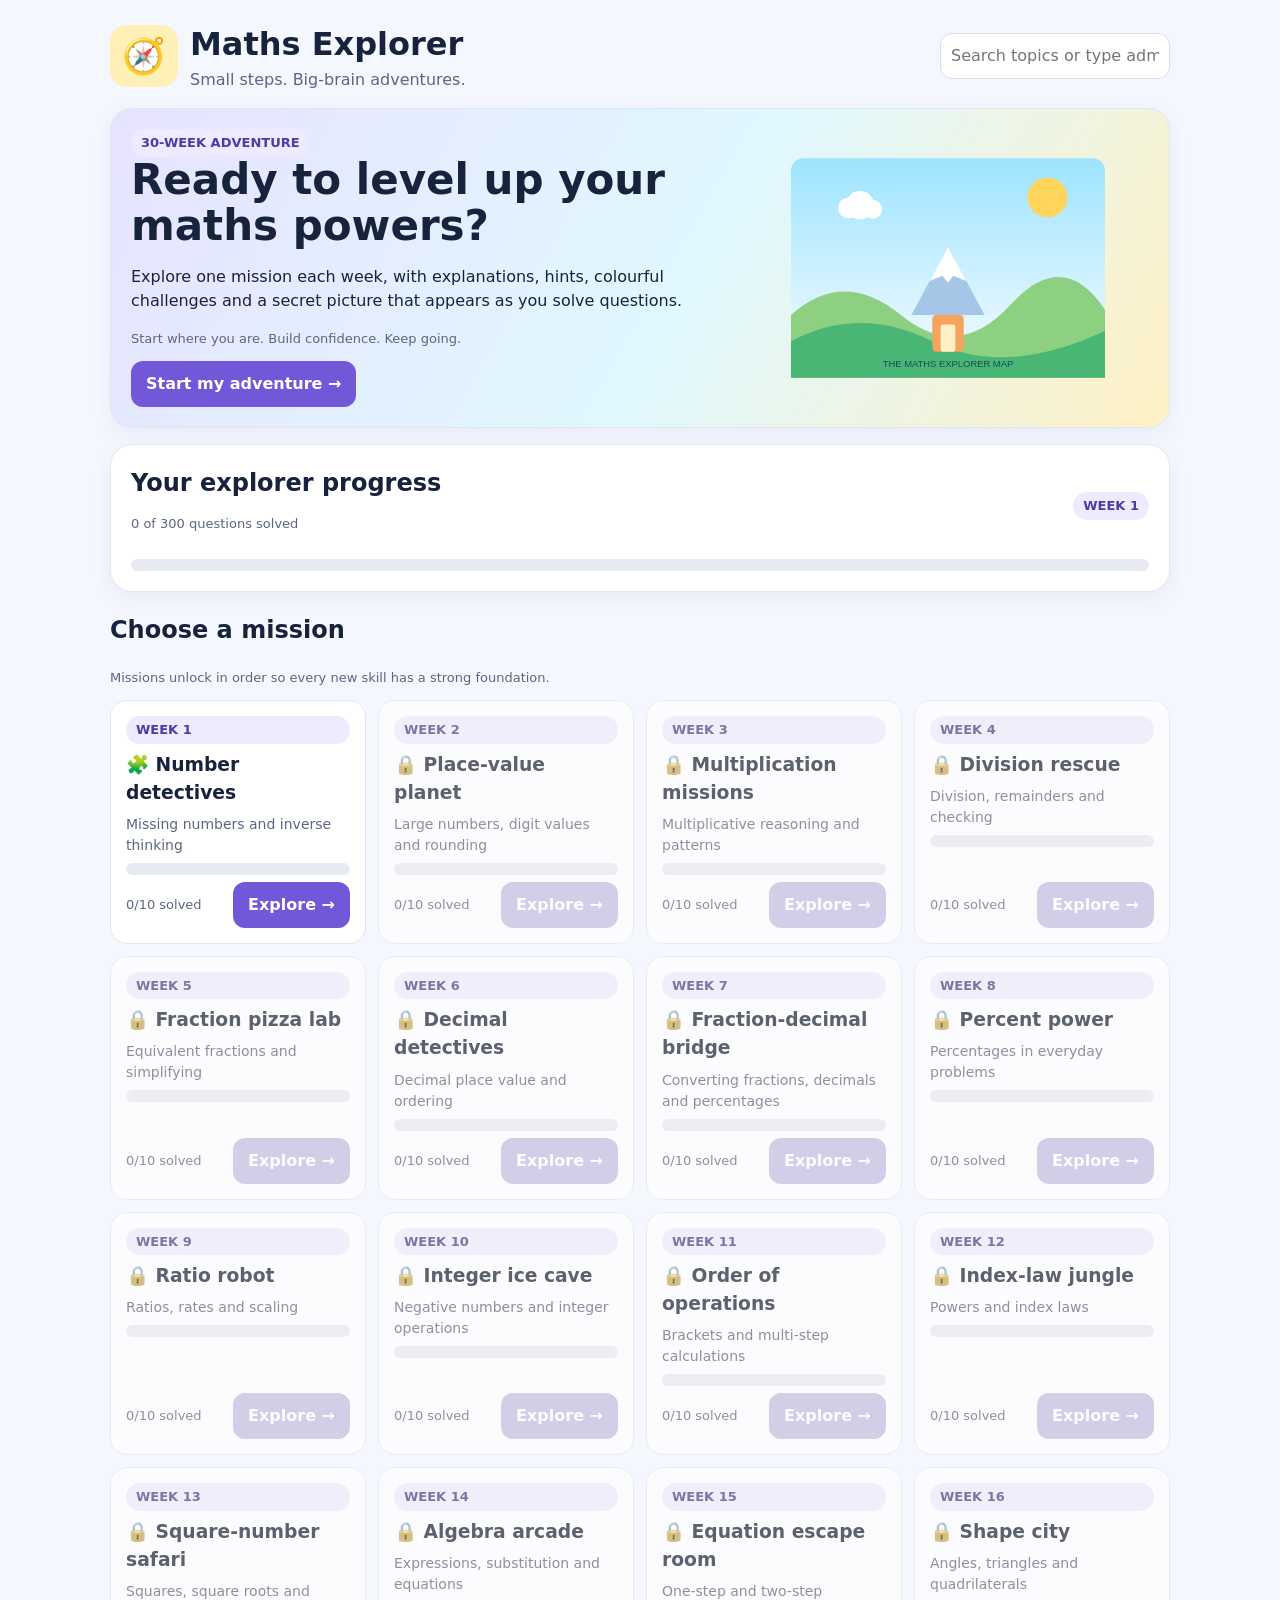
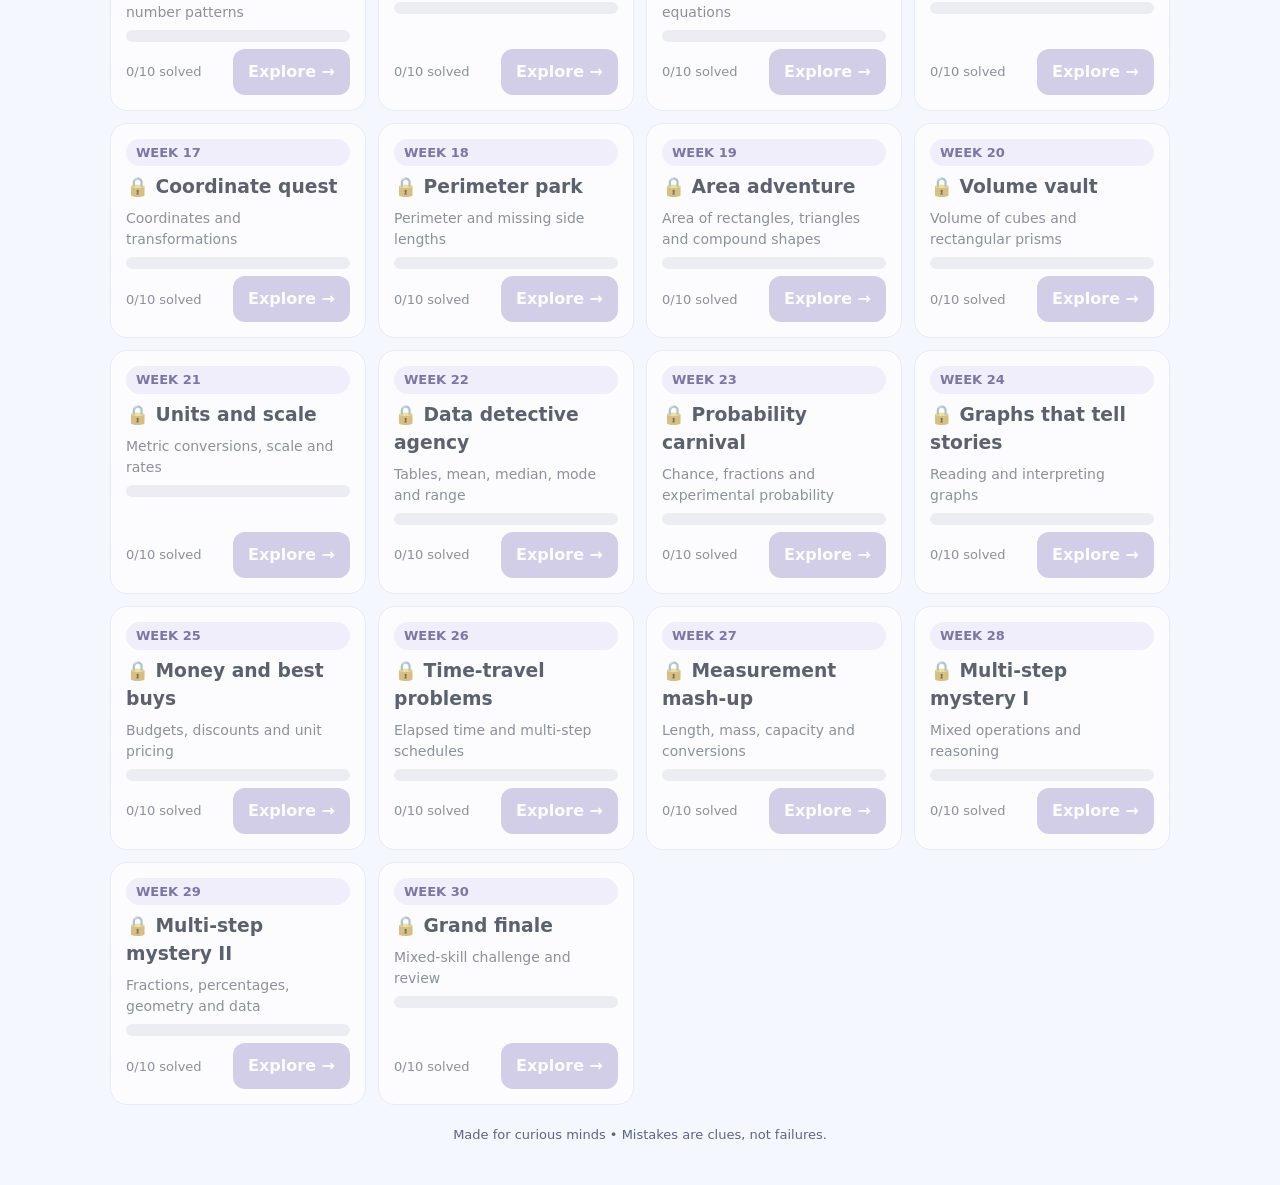
==== index.html @ f150ac85 "Add files via upload" ====
<!doctype html>
<html lang="en-AU"><head><meta charset="utf-8"><meta name="viewport" content="width=device-width,initial-scale=1">
<title>Maths Explorer</title>
<style>
:root{--ink:#17233c;--muted:#5b6680;--purple:#7357d9;--mint:#d9f8e7;--green:#17854d;--pink:#ffdfef;--yellow:#fff0b8;--sky:#e2f4ff;--line:#e1e6f0;--paper:#fff;--bg:#f5f7ff}
*{box-sizing:border-box}body{margin:0;background:var(--bg);color:var(--ink);font:16px/1.5 system-ui,-apple-system,Segoe UI,sans-serif}button,input,select{font:inherit}button{cursor:pointer;border:0;border-radius:12px;padding:11px 15px;font-weight:750;background:var(--purple);color:white}button:disabled{opacity:.4;cursor:not-allowed}.secondary{background:#e9e7ff;color:#4b3ca6}.danger{background:#ffe2e2;color:#9c2525}.wrap{max-width:1100px;margin:auto;padding:20px}.top{display:flex;gap:15px;align-items:center;justify-content:space-between;flex-wrap:wrap}.brand{display:flex;align-items:center;gap:12px}.logo{font-size:35px;background:var(--yellow);border-radius:16px;padding:5px 12px}.brand h1{font-size:clamp(22px,4vw,32px);margin:0}.brand p{margin:0;color:var(--muted)}.card{background:white;border:1px solid var(--line);border-radius:22px;padding:20px;box-shadow:0 6px 20px #283c6810;margin:16px 0}.hero{background:linear-gradient(120deg,#e7e3ff,#e0f8ff 55%,#fff1c5);display:grid;grid-template-columns:1.5fr 1fr;gap:15px;align-items:center}.hero h2{font-size:clamp(26px,5vw,42px);line-height:1.1;margin:0 0 12px}.hero img{width:100%;max-height:220px;object-fit:contain}.pill{display:inline-block;border-radius:99px;padding:4px 10px;background:#eeeaff;color:#4b3ca6;font-size:13px;font-weight:800}.grid{display:grid;grid-template-columns:repeat(auto-fit,minmax(230px,1fr));gap:12px}.module{border:1px solid var(--line);border-radius:17px;padding:15px;background:white;display:flex;flex-direction:column;gap:7px}.module h3{margin:0}.module p{margin:0;color:var(--muted);font-size:14px}.module .row{margin-top:auto;display:flex;align-items:center;justify-content:space-between;gap:8px}.lock{filter:grayscale(.4);opacity:.7}.bar{height:12px;border-radius:99px;background:#e8eaf2;overflow:hidden}.bar span{display:block;height:100%;background:linear-gradient(90deg,#42c98a,#8be3b5);width:0;transition:width .3s}.small{font-size:13px;color:var(--muted)}.hidden{display:none!important}.lesson-head{display:flex;gap:10px;align-items:center;flex-wrap:wrap}.lesson-head h2{margin:0 auto 0 0}.layout{display:grid;grid-template-columns:minmax(0,1.3fr) minmax(250px,.7fr);gap:16px}.question{font-size:21px;font-weight:750;margin:15px 0}.answerrow{display:flex;gap:8px}.answerrow input{flex:1;min-width:0;padding:12px;border:2px solid #d8ddec;border-radius:12px}.feedback{padding:12px;border-radius:12px;margin-top:12px}.good{background:var(--mint);color:#11653a}.bad{background:#fff0d5;color:#754400}.explain{background:#f4f3ff;border-radius:14px;padding:13px;margin-top:12px}.art{position:relative;overflow:hidden;border-radius:18px;min-height:250px;background:#eaf7ff}.art img{width:100%;display:block}.tiles{position:absolute;inset:0;display:grid;grid-template-columns:repeat(5,1fr);grid-template-rows:repeat(4,1fr)}.tile{background:#b7bfd0eF;border:1px solid #ffffffaa;display:flex;align-items:center;justify-content:center;color:#6a7183;font-weight:900;font-size:22px;transition:opacity .4s}.tile.revealed{opacity:0;pointer-events:none}.joke{background:#fff1c5;border-radius:14px;padding:13px}.footer{padding:20px;text-align:center;color:var(--muted);font-size:13px}.admin-table{width:100%;border-collapse:collapse;font-size:14px}.admin-table td,.admin-table th{border-bottom:1px solid var(--line);padding:8px;text-align:left}.admin-table th{background:#f4f3ff}@media(max-width:720px){.hero,.layout{grid-template-columns:1fr}.hero img{max-height:130px}.wrap{padding:12px}.card{padding:15px}}
</style></head><body><div class="wrap">
<header class="top"><div class="brand"><div class="logo">🧭</div><div><h1>Maths Explorer</h1><p>Small steps. Big-brain adventures.</p></div></div><div><input id="siteSearch" placeholder="Search topics or type admin" aria-label="Search topics" style="padding:10px;border:1px solid #d8ddec;border-radius:12px;width:min(230px,52vw)"></div></header>
<main id="student">
<section class="card hero"><div><span class="pill">30-WEEK ADVENTURE</span><h2>Ready to level up your maths powers?</h2><p>Explore one mission each week, with explanations, hints, colourful challenges and a secret picture that appears as you solve questions.</p><p class="small">Start where you are. Build confidence. Keep going.</p><button id="continueBtn">Start my adventure →</button></div><img src="reveal.svg" alt="Illustrated adventure map"></section>
<section class="card"><div class="top"><div><h2 style="margin:0">Your explorer progress</h2><p class="small" id="progressText">0 of 300 questions solved</p></div><span class="pill" id="weekPill">WEEK 1</span></div><div class="bar" style="margin-top:12px"><span id="overallBar"></span></div></section>
<section><h2>Choose a mission</h2><p class="small">Missions unlock in order so every new skill has a strong foundation.</p><div class="grid" id="moduleGrid"></div></section>
</main>
<main id="lesson" class="hidden"><section class="card"><div class="lesson-head"><button class="secondary" id="backBtn">← Missions</button><h2 id="lessonTitle">Mission</h2><span class="pill" id="lessonCount">Question 1 / 10</span></div><p class="small" id="lessonTopic"></p><div class="bar"><span id="lessonBar"></span></div></section>
<div class="layout"><section class="card"><div class="question" id="questionText"></div><div id="diagram"></div><div class="answerrow"><input id="answerInput" autocomplete="off" placeholder="Type your answer…" aria-label="Your answer"><button id="checkBtn">Check</button></div><div id="feedback" class="feedback hidden"></div><div class="explain hidden" id="explanation"></div><div style="display:flex;gap:8px;flex-wrap:wrap;margin-top:14px"><button class="secondary" id="hintBtn">💡 Give me a hint</button><button id="nextBtn" class="hidden">Next question →</button></div><p class="small">Tip: include units when asked. Fractions like 1/2 and decimals like 0.5 may be equivalent.</p></section>
<aside><section class="card"><h3>🗺️ Secret picture</h3><p class="small">Each correct answer uncovers a tile.</p><div class="art"><img src="reveal.svg" alt="Secret adventure picture"><div id="tiles" class="tiles"></div></div><p id="pictureProgress" class="small">0 / 10 tiles revealed</p></section><section class="card joke"><h3>😄 Brain break</h3><p id="jokeText"></p><button class="secondary" id="newJoke">Another joke</button></section></aside></div></main>
<main id="admin" class="hidden"><section class="card"><div class="top"><div><span class="pill">GUARDIAN VIEW</span><h2 style="margin:8px 0">Explorer dashboard</h2><p class="small">Activity stored in this browser on this device.</p></div><button class="secondary" id="studentBtn">Student view</button></div><div class="grid" id="adminStats"></div><h3>Question activity</h3><div style="overflow:auto"><table class="admin-table"><thead><tr><th>When</th><th>Event</th><th>Mission</th><th>Question</th><th>Details</th></tr></thead><tbody id="eventRows"></tbody></table></div><div style="display:flex;gap:8px;flex-wrap:wrap;margin-top:15px"><button id="exportBtn">Export activity CSV</button><button class="secondary" id="refreshAdmin">Refresh</button><button class="danger" id="clearLogBtn">Clear activity log</button></div><p class="small">Privacy note: this GitHub Pages version cannot send you reports or reliably log activity across devices. It logs page-hidden/page-shown events locally. To receive remote alerts, you would need a small backend or a service with authentication. Do not put a secret API key in this public website.</p></section></main>
<footer class="footer">Made for curious minds • Mistakes are clues, not failures.</footer></div>
<script>
const COURSE = [{"id": 1, "title": "Number detectives", "topic": "Missing numbers and inverse thinking", "questions": [{"prompt": "□ + 12 = 29", "answer": "17", "explanation": "The missing number is 29 − 12 = 17.", "hint": "Use the inverse operation: subtract the number already shown."}, {"prompt": "32 − □ = 9", "answer": "23", "explanation": "32 − 9 = 23, so the blank is 23.", "hint": "Think: what must be taken away to leave 9?"}, {"prompt": "□ × 6 = 42", "answer": "7", "explanation": "42 ÷ 6 = 7.", "hint": "Use the inverse of multiplication."}, {"prompt": "32 ÷ □ = 4", "answer": "8", "explanation": "32 ÷ 8 = 4.", "hint": "What number times 4 gives the dividend?"}, {"prompt": "Find the range of these numbers: 12, 15, 20, 13.", "answer": "8", "explanation": "Range = largest − smallest = 20 − 12 = 8.", "hint": "Subtract the smallest from the largest."}, {"prompt": "Continue the pattern: 12, 16, 20, __.", "answer": "24", "explanation": "The pattern increases by 4 each time, so the next term is 24.", "hint": "Find the difference between terms."}, {"prompt": "A recipe for 2 people needs 3 eggs. How many eggs for 6 people?", "answer": "9", "explanation": "6 people is 3 times as many, so 3 × 3 = 9.", "hint": "Scale the recipe by the same factor."}, {"prompt": "Calculate 12 × 5 − 8.", "answer": "52", "explanation": "Multiply first: 12 × 5 = 60; subtract 8 to get 52.", "hint": "Use order of operations."}, {"prompt": "A cube has side length 3 cm. What is its volume?", "answer": "27", "explanation": "Volume = 3 × 3 × 3 = 27 cm³.", "hint": "Volume is measured in cubic units."}, {"prompt": "What is the probability of an impossible event?", "answer": "0", "explanation": "An impossible event has probability 0.", "hint": "Probability runs from 0 to 1."}]}, {"id": 2, "title": "Place-value planet", "topic": "Large numbers, digit values and rounding", "questions": [{"prompt": "What is the value of the digit 8 in 4,858?", "answer": "800", "explanation": "The digit is in the hundreds place, so its value is 800.", "hint": "Name the place first: thousands, hundreds, tens or ones."}, {"prompt": "Round 4,858 to the nearest hundred.", "answer": "4900", "explanation": "The tens digit decides whether to round down or up. The nearest hundred is 4,900.", "hint": "Look at the tens digit."}, {"prompt": "Write 4,858 in expanded form.", "answer": "4000 + 800 + 50 + 8", "explanation": "Split each digit by its place value.", "hint": "Break the number into thousands + hundreds + tens + ones."}, {"prompt": "Which is larger: 4,858 or 4,771?", "answer": "first", "explanation": "4,858 is larger because it is 87 greater.", "hint": "Compare from the leftmost digit."}, {"prompt": "Continue the pattern: 13, 17, 21, __.", "answer": "25", "explanation": "The pattern increases by 4 each time, so the next term is 25.", "hint": "Find the difference between terms."}, {"prompt": "A recipe for 2 people needs 4 eggs. How many eggs for 6 people?", "answer": "12", "explanation": "6 people is 3 times as many, so 4 × 3 = 12.", "hint": "Scale the recipe by the same factor."}, {"prompt": "Calculate 13 × 5 − 8.", "answer": "57", "explanation": "Multiply first: 13 × 5 = 65; subtract 8 to get 57.", "hint": "Use order of operations."}, {"prompt": "A cube has side length 3 cm. What is its volume?", "answer": "27", "explanation": "Volume = 3 × 3 × 3 = 27 cm³.", "hint": "Volume is measured in cubic units."}, {"prompt": "What is the probability of an impossible event?", "answer": "0", "explanation": "An impossible event has probability 0.", "hint": "Probability runs from 0 to 1."}, {"prompt": "A number multiplied by 4 gives 60. What is the number?", "answer": "15", "explanation": "60 ÷ 4 = 15.", "hint": "Use the inverse operation."}]}, {"id": 3, "title": "Multiplication missions", "topic": "Multiplicative reasoning and patterns", "questions": [{"prompt": "A theatre has 14 rows with 9 seats in each row. How many seats?", "answer": "126", "explanation": "Equal groups: 14 × 9 = 126 seats.", "hint": "Draw rows as equal groups."}, {"prompt": "A game gives 8 points per level. How many points for 14 levels?", "answer": "112", "explanation": "8 × 14 = 112.", "hint": "Multiply points per level by number of levels."}, {"prompt": "A rectangle has 14 tiles in each row and 4 rows. How many tiles?", "answer": "56", "explanation": "14 × 4 = 56.", "hint": "Count equal rows efficiently."}, {"prompt": "Continue the pattern: 14, 18, 22, __.", "answer": "26", "explanation": "The pattern increases by 4 each time, so the next term is 26.", "hint": "Find the difference between terms."}, {"prompt": "A recipe for 2 people needs 5 eggs. How many eggs for 6 people?", "answer": "15", "explanation": "6 people is 3 times as many, so 5 × 3 = 15.", "hint": "Scale the recipe by the same factor."}, {"prompt": "Calculate 14 × 5 − 8.", "answer": "62", "explanation": "Multiply first: 14 × 5 = 70; subtract 8 to get 62.", "hint": "Use order of operations."}, {"prompt": "A cube has side length 3 cm. What is its volume?", "answer": "27", "explanation": "Volume = 3 × 3 × 3 = 27 cm³.", "hint": "Volume is measured in cubic units."}, {"prompt": "What is the probability of an impossible event?", "answer": "0", "explanation": "An impossible event has probability 0.", "hint": "Probability runs from 0 to 1."}, {"prompt": "A number multiplied by 5 gives 80. What is the number?", "answer": "16", "explanation": "80 ÷ 5 = 16.", "hint": "Use the inverse operation."}, {"prompt": "Write 14/28 in simplest form.", "answer": "1/2", "explanation": "Divide numerator and denominator by 14.", "hint": "Divide top and bottom by the same factor."}]}, {"id": 4, "title": "Division rescue", "topic": "Division, remainders and checking", "questions": [{"prompt": "102 stickers are shared equally among 6 teams. How many each?", "answer": "17", "explanation": "(90+12) ÷ 6 = 17.", "hint": "Divide the total into equal groups."}, {"prompt": "A class packs 78 books into boxes holding 5 each. How many full boxes and books left?", "answer": "15 remainder 3", "explanation": "78 = 15 × 5 + 3, so there are 15 full boxes and 3 left.", "hint": "Find the largest multiple of 5 below the total."}, {"prompt": "Continue the pattern: 15, 19, 23, __.", "answer": "27", "explanation": "The pattern increases by 4 each time, so the next term is 27.", "hint": "Find the difference between terms."}, {"prompt": "A recipe for 2 people needs 6 eggs. How many eggs for 6 people?", "answer": "18", "explanation": "6 people is 3 times as many, so 6 × 3 = 18.", "hint": "Scale the recipe by the same factor."}, {"prompt": "Calculate 15 × 5 − 8.", "answer": "67", "explanation": "Multiply first: 15 × 5 = 75; subtract 8 to get 67.", "hint": "Use order of operations."}, {"prompt": "A cube has side length 3 cm. What is its volume?", "answer": "27", "explanation": "Volume = 3 × 3 × 3 = 27 cm³.", "hint": "Volume is measured in cubic units."}, {"prompt": "What is the probability of an impossible event?", "answer": "0", "explanation": "An impossible event has probability 0.", "hint": "Probability runs from 0 to 1."}, {"prompt": "A number multiplied by 6 gives 102. What is the number?", "answer": "17", "explanation": "102 ÷ 6 = 17.", "hint": "Use the inverse operation."}, {"prompt": "Write 15/30 in simplest form.", "answer": "1/2", "explanation": "Divide numerator and denominator by 15.", "hint": "Divide top and bottom by the same factor."}, {"prompt": "Find 15% of 100.", "answer": "15", "explanation": "15% means 15 out of every 100.", "hint": "A percent is out of 100."}]}, {"id": 5, "title": "Fraction pizza lab", "topic": "Equivalent fractions and simplifying", "questions": [{"prompt": "Simplify 5/10.", "answer": "2/5", "explanation": "Divide numerator and denominator by 2: 2/5.", "hint": "Divide the top and bottom by the same number."}, {"prompt": "Which is larger: 3/4 or 5/8?", "answer": "3/4", "explanation": "3/4 = 6/8, and 6/8 > 5/8.", "hint": "Convert both fractions to the same denominator."}, {"prompt": "A recipe for 2 people needs 7 eggs. How many eggs for 6 people?", "answer": "21", "explanation": "6 people is 3 times as many, so 7 × 3 = 21.", "hint": "Scale the recipe by the same factor."}, {"prompt": "Calculate 16 × 5 − 8.", "answer": "72", "explanation": "Multiply first: 16 × 5 = 80; subtract 8 to get 72.", "hint": "Use order of operations."}, {"prompt": "A cube has side length 3 cm. What is its volume?", "answer": "27", "explanation": "Volume = 3 × 3 × 3 = 27 cm³.", "hint": "Volume is measured in cubic units."}, {"prompt": "What is the probability of an impossible event?", "answer": "0", "explanation": "An impossible event has probability 0.", "hint": "Probability runs from 0 to 1."}, {"prompt": "A number multiplied by 7 gives 126. What is the number?", "answer": "18", "explanation": "126 ÷ 7 = 18.", "hint": "Use the inverse operation."}, {"prompt": "Write 16/32 in simplest form.", "answer": "1/2", "explanation": "Divide numerator and denominator by 16.", "hint": "Divide top and bottom by the same factor."}, {"prompt": "Find 16% of 100.", "answer": "16", "explanation": "16% means 16 out of every 100.", "hint": "A percent is out of 100."}, {"prompt": "A rectangle is 16 cm by 7 cm. Find its area.", "answer": "112", "explanation": "Area = 16 × 7 = 112 cm².", "hint": "Area uses square units."}]}, {"id": 6, "title": "Decimal detectives", "topic": "Decimal place value and ordering", "questions": [{"prompt": "What is the value of the 7 in 1.17?", "answer": "0.07", "explanation": "The 7 is in the hundredths place, so its value is 0.07.", "hint": "Check whether the digit is tenths or hundredths."}, {"prompt": "Put in ascending order: 0.6, 0.06, 0.66. Enter smallest first separated by commas.", "answer": "0.06, 0.6, 0.66", "explanation": "Write them with two decimal places: 0.06, 0.60, 0.66.", "hint": "Add a zero at the end if it helps compare."}, {"prompt": "Calculate 17 × 5 − 8.", "answer": "77", "explanation": "Multiply first: 17 × 5 = 85; subtract 8 to get 77.", "hint": "Use order of operations."}, {"prompt": "A cube has side length 3 cm. What is its volume?", "answer": "27", "explanation": "Volume = 3 × 3 × 3 = 27 cm³.", "hint": "Volume is measured in cubic units."}, {"prompt": "What is the probability of an impossible event?", "answer": "0", "explanation": "An impossible event has probability 0.", "hint": "Probability runs from 0 to 1."}, {"prompt": "A number multiplied by 3 gives 57. What is the number?", "answer": "19", "explanation": "57 ÷ 3 = 19.", "hint": "Use the inverse operation."}, {"prompt": "Write 17/34 in simplest form.", "answer": "1/2", "explanation": "Divide numerator and denominator by 17.", "hint": "Divide top and bottom by the same factor."}, {"prompt": "Find 17% of 100.", "answer": "17", "explanation": "17% means 17 out of every 100.", "hint": "A percent is out of 100."}, {"prompt": "A rectangle is 17 cm by 3 cm. Find its area.", "answer": "51", "explanation": "Area = 17 × 3 = 51 cm².", "hint": "Area uses square units."}, {"prompt": "Find the range of these numbers: 17, 20, 25, 18.", "answer": "8", "explanation": "Range = largest − smallest = 25 − 17 = 8.", "hint": "Subtract the smallest from the largest."}]}, {"id": 7, "title": "Fraction-decimal bridge", "topic": "Converting fractions, decimals and percentages", "questions": [{"prompt": "Convert 3/5 to a decimal.", "answer": "0.6", "explanation": "3 ÷ 5 = 0.6.", "hint": "Divide the numerator by the denominator."}, {"prompt": "Convert 0.35 to a percentage.", "answer": "35%", "explanation": "Multiply a decimal by 100 to convert to a percentage.", "hint": "Move the decimal point two places right."}, {"prompt": "A cube has side length 3 cm. What is its volume?", "answer": "27", "explanation": "Volume = 3 × 3 × 3 = 27 cm³.", "hint": "Volume is measured in cubic units."}, {"prompt": "What is the probability of an impossible event?", "answer": "0", "explanation": "An impossible event has probability 0.", "hint": "Probability runs from 0 to 1."}, {"prompt": "A number multiplied by 4 gives 80. What is the number?", "answer": "20", "explanation": "80 ÷ 4 = 20.", "hint": "Use the inverse operation."}, {"prompt": "Write 18/36 in simplest form.", "answer": "1/2", "explanation": "Divide numerator and denominator by 18.", "hint": "Divide top and bottom by the same factor."}, {"prompt": "Find 18% of 100.", "answer": "18", "explanation": "18% means 18 out of every 100.", "hint": "A percent is out of 100."}, {"prompt": "A rectangle is 18 cm by 4 cm. Find its area.", "answer": "72", "explanation": "Area = 18 × 4 = 72 cm².", "hint": "Area uses square units."}, {"prompt": "Find the range of these numbers: 18, 21, 26, 19.", "answer": "8", "explanation": "Range = largest − smallest = 26 − 18 = 8.", "hint": "Subtract the smallest from the largest."}, {"prompt": "Continue the pattern: 18, 22, 26, __.", "answer": "30", "explanation": "The pattern increases by 4 each time, so the next term is 30.", "hint": "Find the difference between terms."}]}, {"id": 8, "title": "Percent power", "topic": "Percentages in everyday problems", "questions": [{"prompt": "Find 25% of 84.", "answer": "21", "explanation": "25% is one quarter, and 84 ÷ 4 = 21.", "hint": "A quarter means divide by four."}, {"prompt": "A $60 jacket is discounted by 15%. What is the sale price?", "answer": "51", "explanation": "15% of $60 is $9; $60 − $9 = $51.", "hint": "Find the discount first, then subtract it."}, {"prompt": "What is the probability of an impossible event?", "answer": "0", "explanation": "An impossible event has probability 0.", "hint": "Probability runs from 0 to 1."}, {"prompt": "A number multiplied by 5 gives 105. What is the number?", "answer": "21", "explanation": "105 ÷ 5 = 21.", "hint": "Use the inverse operation."}, {"prompt": "Write 19/38 in simplest form.", "answer": "1/2", "explanation": "Divide numerator and denominator by 19.", "hint": "Divide top and bottom by the same factor."}, {"prompt": "Find 19% of 100.", "answer": "19", "explanation": "19% means 19 out of every 100.", "hint": "A percent is out of 100."}, {"prompt": "A rectangle is 19 cm by 5 cm. Find its area.", "answer": "95", "explanation": "Area = 19 × 5 = 95 cm².", "hint": "Area uses square units."}, {"prompt": "Find the range of these numbers: 19, 22, 27, 20.", "answer": "8", "explanation": "Range = largest − smallest = 27 − 19 = 8.", "hint": "Subtract the smallest from the largest."}, {"prompt": "Continue the pattern: 19, 23, 27, __.", "answer": "31", "explanation": "The pattern increases by 4 each time, so the next term is 31.", "hint": "Find the difference between terms."}, {"prompt": "A recipe for 2 people needs 5 eggs. How many eggs for 6 people?", "answer": "15", "explanation": "6 people is 3 times as many, so 5 × 3 = 15.", "hint": "Scale the recipe by the same factor."}]}, {"id": 9, "title": "Ratio robot", "topic": "Ratios, rates and scaling", "questions": [{"prompt": "A cordial mix uses 2 parts syrup to 5 parts water. If 20 cups of water are used, how many cups of syrup?", "answer": "8", "explanation": "Scale 5 parts to 20 cups by ×4; syrup is 2 × 4 = 8 cups.", "hint": "Find the scale factor from 5 to 20."}, {"prompt": "A car travels 150 km in 3 hours. What is its average speed in km/h?", "answer": "50", "explanation": "Speed = distance ÷ time = 150 ÷ 3 = 50 km/h.", "hint": "Divide distance by time."}, {"prompt": "A number multiplied by 6 gives 132. What is the number?", "answer": "22", "explanation": "132 ÷ 6 = 22.", "hint": "Use the inverse operation."}, {"prompt": "Write 20/40 in simplest form.", "answer": "1/2", "explanation": "Divide numerator and denominator by 20.", "hint": "Divide top and bottom by the same factor."}, {"prompt": "Find 20% of 100.", "answer": "20", "explanation": "20% means 20 out of every 100.", "hint": "A percent is out of 100."}, {"prompt": "A rectangle is 20 cm by 6 cm. Find its area.", "answer": "120", "explanation": "Area = 20 × 6 = 120 cm².", "hint": "Area uses square units."}, {"prompt": "Find the range of these numbers: 20, 23, 28, 21.", "answer": "8", "explanation": "Range = largest − smallest = 28 − 20 = 8.", "hint": "Subtract the smallest from the largest."}, {"prompt": "Continue the pattern: 20, 24, 28, __.", "answer": "32", "explanation": "The pattern increases by 4 each time, so the next term is 32.", "hint": "Find the difference between terms."}, {"prompt": "A recipe for 2 people needs 6 eggs. How many eggs for 6 people?", "answer": "18", "explanation": "6 people is 3 times as many, so 6 × 3 = 18.", "hint": "Scale the recipe by the same factor."}, {"prompt": "Calculate 20 × 5 − 8.", "answer": "92", "explanation": "Multiply first: 20 × 5 = 100; subtract 8 to get 92.", "hint": "Use order of operations."}]}, {"id": 10, "title": "Integer ice cave", "topic": "Negative numbers and integer operations", "questions": [{"prompt": "The temperature is −3°C and falls by 5°C. What is the new temperature?", "answer": "−8°C", "explanation": "−3 − 5 = −8°C.", "hint": "Moving lower on a number line means more negative."}, {"prompt": "What is −7 + 12?", "answer": "5", "explanation": "Start at −7 and move 12 steps right: 5.", "hint": "A positive addition moves right on the number line."}, {"prompt": "Write 12/24 in simplest form.", "answer": "1/2", "explanation": "Divide numerator and denominator by 12.", "hint": "Divide top and bottom by the same factor."}, {"prompt": "Find 12% of 100.", "answer": "12", "explanation": "12% means 12 out of every 100.", "hint": "A percent is out of 100."}, {"prompt": "A rectangle is 12 cm by 7 cm. Find its area.", "answer": "84", "explanation": "Area = 12 × 7 = 84 cm².", "hint": "Area uses square units."}, {"prompt": "Find the range of these numbers: 12, 15, 20, 13.", "answer": "8", "explanation": "Range = largest − smallest = 20 − 12 = 8.", "hint": "Subtract the smallest from the largest."}, {"prompt": "Continue the pattern: 12, 16, 20, __.", "answer": "24", "explanation": "The pattern increases by 4 each time, so the next term is 24.", "hint": "Find the difference between terms."}, {"prompt": "A recipe for 2 people needs 7 eggs. How many eggs for 6 people?", "answer": "21", "explanation": "6 people is 3 times as many, so 7 × 3 = 21.", "hint": "Scale the recipe by the same factor."}, {"prompt": "Calculate 12 × 5 − 8.", "answer": "52", "explanation": "Multiply first: 12 × 5 = 60; subtract 8 to get 52.", "hint": "Use order of operations."}, {"prompt": "A cube has side length 3 cm. What is its volume?", "answer": "27", "explanation": "Volume = 3 × 3 × 3 = 27 cm³.", "hint": "Volume is measured in cubic units."}]}, {"id": 11, "title": "Order of operations", "topic": "Brackets and multi-step calculations", "questions": [{"prompt": "Calculate 6 + 3 × 4.", "answer": "18", "explanation": "Multiply first: 3 × 4 = 12, then 6 + 12 = 18.", "hint": "Multiplication comes before addition."}, {"prompt": "Calculate (18 − 6) ÷ 3 + 2.", "answer": "6", "explanation": "Brackets first: 12; then 12 ÷ 3 = 4; then 4 + 2 = 6.", "hint": "Do brackets, then division, then addition."}, {"prompt": "Find 13% of 100.", "answer": "13", "explanation": "13% means 13 out of every 100.", "hint": "A percent is out of 100."}, {"prompt": "A rectangle is 13 cm by 3 cm. Find its area.", "answer": "39", "explanation": "Area = 13 × 3 = 39 cm².", "hint": "Area uses square units."}, {"prompt": "Find the range of these numbers: 13, 16, 21, 14.", "answer": "8", "explanation": "Range = largest − smallest = 21 − 13 = 8.", "hint": "Subtract the smallest from the largest."}, {"prompt": "Continue the pattern: 13, 17, 21, __.", "answer": "25", "explanation": "The pattern increases by 4 each time, so the next term is 25.", "hint": "Find the difference between terms."}, {"prompt": "A recipe for 2 people needs 3 eggs. How many eggs for 6 people?", "answer": "9", "explanation": "6 people is 3 times as many, so 3 × 3 = 9.", "hint": "Scale the recipe by the same factor."}, {"prompt": "Calculate 13 × 5 − 8.", "answer": "57", "explanation": "Multiply first: 13 × 5 = 65; subtract 8 to get 57.", "hint": "Use order of operations."}, {"prompt": "A cube has side length 3 cm. What is its volume?", "answer": "27", "explanation": "Volume = 3 × 3 × 3 = 27 cm³.", "hint": "Volume is measured in cubic units."}, {"prompt": "What is the probability of an impossible event?", "answer": "0", "explanation": "An impossible event has probability 0.", "hint": "Probability runs from 0 to 1."}]}, {"id": 12, "title": "Index-law jungle", "topic": "Powers and index laws", "questions": [{"prompt": "Simplify 2³ × 2⁴.", "answer": "2⁷", "explanation": "When multiplying powers with the same base, add exponents: 3 + 4 = 7.", "hint": "Same base? Add the powers."}, {"prompt": "Evaluate 5².", "answer": "25", "explanation": "5² means 5 × 5 = 25.", "hint": "The exponent tells how many copies of the base are multiplied."}, {"prompt": "A rectangle is 14 cm by 4 cm. Find its area.", "answer": "56", "explanation": "Area = 14 × 4 = 56 cm².", "hint": "Area uses square units."}, {"prompt": "Find the range of these numbers: 14, 17, 22, 15.", "answer": "8", "explanation": "Range = largest − smallest = 22 − 14 = 8.", "hint": "Subtract the smallest from the largest."}, {"prompt": "Continue the pattern: 14, 18, 22, __.", "answer": "26", "explanation": "The pattern increases by 4 each time, so the next term is 26.", "hint": "Find the difference between terms."}, {"prompt": "A recipe for 2 people needs 4 eggs. How many eggs for 6 people?", "answer": "12", "explanation": "6 people is 3 times as many, so 4 × 3 = 12.", "hint": "Scale the recipe by the same factor."}, {"prompt": "Calculate 14 × 5 − 8.", "answer": "62", "explanation": "Multiply first: 14 × 5 = 70; subtract 8 to get 62.", "hint": "Use order of operations."}, {"prompt": "A cube has side length 3 cm. What is its volume?", "answer": "27", "explanation": "Volume = 3 × 3 × 3 = 27 cm³.", "hint": "Volume is measured in cubic units."}, {"prompt": "What is the probability of an impossible event?", "answer": "0", "explanation": "An impossible event has probability 0.", "hint": "Probability runs from 0 to 1."}, {"prompt": "A number multiplied by 4 gives 64. What is the number?", "answer": "16", "explanation": "64 ÷ 4 = 16.", "hint": "Use the inverse operation."}]}, {"id": 13, "title": "Square-number safari", "topic": "Squares, square roots and number patterns", "questions": [{"prompt": "Find 7².", "answer": "49", "explanation": "7² = 7 × 7 = 49.", "hint": "Square means multiply the number by itself."}, {"prompt": "Find √49.", "answer": "7", "explanation": "√49 = 7, because 7² = 49.", "hint": "Which positive number squared gives the number under the root?"}, {"prompt": "Find the range of these numbers: 15, 18, 23, 16.", "answer": "8", "explanation": "Range = largest − smallest = 23 − 15 = 8.", "hint": "Subtract the smallest from the largest."}, {"prompt": "Continue the pattern: 15, 19, 23, __.", "answer": "27", "explanation": "The pattern increases by 4 each time, so the next term is 27.", "hint": "Find the difference between terms."}, {"prompt": "A recipe for 2 people needs 5 eggs. How many eggs for 6 people?", "answer": "15", "explanation": "6 people is 3 times as many, so 5 × 3 = 15.", "hint": "Scale the recipe by the same factor."}, {"prompt": "Calculate 15 × 5 − 8.", "answer": "67", "explanation": "Multiply first: 15 × 5 = 75; subtract 8 to get 67.", "hint": "Use order of operations."}, {"prompt": "A cube has side length 3 cm. What is its volume?", "answer": "27", "explanation": "Volume = 3 × 3 × 3 = 27 cm³.", "hint": "Volume is measured in cubic units."}, {"prompt": "What is the probability of an impossible event?", "answer": "0", "explanation": "An impossible event has probability 0.", "hint": "Probability runs from 0 to 1."}, {"prompt": "A number multiplied by 5 gives 85. What is the number?", "answer": "17", "explanation": "85 ÷ 5 = 17.", "hint": "Use the inverse operation."}, {"prompt": "Write 15/30 in simplest form.", "answer": "1/2", "explanation": "Divide numerator and denominator by 15.", "hint": "Divide top and bottom by the same factor."}]}, {"id": 14, "title": "Algebra arcade", "topic": "Expressions, substitution and equations", "questions": [{"prompt": "If x = 7, find 3x + 5.", "answer": "26", "explanation": "Substitute 7 for x: 3 × 7 + 5 = 26.", "hint": "Replace the letter with its value."}, {"prompt": "Solve 2x + 6 = 20.", "answer": "7", "explanation": "Subtract 6: 2x = 14. Divide by 2: x = 7.", "hint": "Undo addition first, then multiplication."}, {"prompt": "Continue the pattern: 16, 20, 24, __.", "answer": "28", "explanation": "The pattern increases by 4 each time, so the next term is 28.", "hint": "Find the difference between terms."}, {"prompt": "A recipe for 2 people needs 6 eggs. How many eggs for 6 people?", "answer": "18", "explanation": "6 people is 3 times as many, so 6 × 3 = 18.", "hint": "Scale the recipe by the same factor."}, {"prompt": "Calculate 16 × 5 − 8.", "answer": "72", "explanation": "Multiply first: 16 × 5 = 80; subtract 8 to get 72.", "hint": "Use order of operations."}, {"prompt": "A cube has side length 3 cm. What is its volume?", "answer": "27", "explanation": "Volume = 3 × 3 × 3 = 27 cm³.", "hint": "Volume is measured in cubic units."}, {"prompt": "What is the probability of an impossible event?", "answer": "0", "explanation": "An impossible event has probability 0.", "hint": "Probability runs from 0 to 1."}, {"prompt": "A number multiplied by 6 gives 108. What is the number?", "answer": "18", "explanation": "108 ÷ 6 = 18.", "hint": "Use the inverse operation."}, {"prompt": "Write 16/32 in simplest form.", "answer": "1/2", "explanation": "Divide numerator and denominator by 16.", "hint": "Divide top and bottom by the same factor."}, {"prompt": "Find 16% of 100.", "answer": "16", "explanation": "16% means 16 out of every 100.", "hint": "A percent is out of 100."}]}, {"id": 15, "title": "Equation escape room", "topic": "One-step and two-step equations", "questions": [{"prompt": "If x = 7, find 3x + 5.", "answer": "26", "explanation": "Substitute 7 for x: 3 × 7 + 5 = 26.", "hint": "Replace the letter with its value."}, {"prompt": "Solve 2x + 6 = 20.", "answer": "7", "explanation": "Subtract 6: 2x = 14. Divide by 2: x = 7.", "hint": "Undo addition first, then multiplication."}, {"prompt": "A recipe for 2 people needs 7 eggs. How many eggs for 6 people?", "answer": "21", "explanation": "6 people is 3 times as many, so 7 × 3 = 21.", "hint": "Scale the recipe by the same factor."}, {"prompt": "Calculate 17 × 5 − 8.", "answer": "77", "explanation": "Multiply first: 17 × 5 = 85; subtract 8 to get 77.", "hint": "Use order of operations."}, {"prompt": "A cube has side length 3 cm. What is its volume?", "answer": "27", "explanation": "Volume = 3 × 3 × 3 = 27 cm³.", "hint": "Volume is measured in cubic units."}, {"prompt": "What is the probability of an impossible event?", "answer": "0", "explanation": "An impossible event has probability 0.", "hint": "Probability runs from 0 to 1."}, {"prompt": "A number multiplied by 7 gives 133. What is the number?", "answer": "19", "explanation": "133 ÷ 7 = 19.", "hint": "Use the inverse operation."}, {"prompt": "Write 17/34 in simplest form.", "answer": "1/2", "explanation": "Divide numerator and denominator by 17.", "hint": "Divide top and bottom by the same factor."}, {"prompt": "Find 17% of 100.", "answer": "17", "explanation": "17% means 17 out of every 100.", "hint": "A percent is out of 100."}, {"prompt": "A rectangle is 17 cm by 7 cm. Find its area.", "answer": "119", "explanation": "Area = 17 × 7 = 119 cm².", "hint": "Area uses square units."}]}, {"id": 16, "title": "Shape city", "topic": "Angles, triangles and quadrilaterals", "questions": [{"prompt": "Two angles on a straight line are 127° and x°. Find x.", "answer": "53", "explanation": "Angles on a straight line total 180°; x = 180 − 127 = 53°.", "hint": "A straight line is 180 degrees."}, {"prompt": "A point is at (−2, 4). What is its x-coordinate?", "answer": "-2", "explanation": "Coordinates are written (x, y), so x = −2.", "hint": "The first number is the x-coordinate."}, {"prompt": "Calculate 18 × 5 − 8.", "answer": "82", "explanation": "Multiply first: 18 × 5 = 90; subtract 8 to get 82.", "hint": "Use order of operations."}, {"prompt": "A cube has side length 3 cm. What is its volume?", "answer": "27", "explanation": "Volume = 3 × 3 × 3 = 27 cm³.", "hint": "Volume is measured in cubic units."}, {"prompt": "What is the probability of an impossible event?", "answer": "0", "explanation": "An impossible event has probability 0.", "hint": "Probability runs from 0 to 1."}, {"prompt": "A number multiplied by 3 gives 60. What is the number?", "answer": "20", "explanation": "60 ÷ 3 = 20.", "hint": "Use the inverse operation."}, {"prompt": "Write 18/36 in simplest form.", "answer": "1/2", "explanation": "Divide numerator and denominator by 18.", "hint": "Divide top and bottom by the same factor."}, {"prompt": "Find 18% of 100.", "answer": "18", "explanation": "18% means 18 out of every 100.", "hint": "A percent is out of 100."}, {"prompt": "A rectangle is 18 cm by 3 cm. Find its area.", "answer": "54", "explanation": "Area = 18 × 3 = 54 cm².", "hint": "Area uses square units."}, {"prompt": "Find the range of these numbers: 18, 21, 26, 19.", "answer": "8", "explanation": "Range = largest − smallest = 26 − 18 = 8.", "hint": "Subtract the smallest from the largest."}]}, {"id": 17, "title": "Coordinate quest", "topic": "Coordinates and transformations", "questions": [{"prompt": "Two angles on a straight line are 127° and x°. Find x.", "answer": "53", "explanation": "Angles on a straight line total 180°; x = 180 − 127 = 53°.", "hint": "A straight line is 180 degrees."}, {"prompt": "A point is at (−2, 4). What is its x-coordinate?", "answer": "-2", "explanation": "Coordinates are written (x, y), so x = −2.", "hint": "The first number is the x-coordinate."}, {"prompt": "A cube has side length 3 cm. What is its volume?", "answer": "27", "explanation": "Volume = 3 × 3 × 3 = 27 cm³.", "hint": "Volume is measured in cubic units."}, {"prompt": "What is the probability of an impossible event?", "answer": "0", "explanation": "An impossible event has probability 0.", "hint": "Probability runs from 0 to 1."}, {"prompt": "A number multiplied by 4 gives 84. What is the number?", "answer": "21", "explanation": "84 ÷ 4 = 21.", "hint": "Use the inverse operation."}, {"prompt": "Write 19/38 in simplest form.", "answer": "1/2", "explanation": "Divide numerator and denominator by 19.", "hint": "Divide top and bottom by the same factor."}, {"prompt": "Find 19% of 100.", "answer": "19", "explanation": "19% means 19 out of every 100.", "hint": "A percent is out of 100."}, {"prompt": "A rectangle is 19 cm by 4 cm. Find its area.", "answer": "76", "explanation": "Area = 19 × 4 = 76 cm².", "hint": "Area uses square units."}, {"prompt": "Find the range of these numbers: 19, 22, 27, 20.", "answer": "8", "explanation": "Range = largest − smallest = 27 − 19 = 8.", "hint": "Subtract the smallest from the largest."}, {"prompt": "Continue the pattern: 19, 23, 27, __.", "answer": "31", "explanation": "The pattern increases by 4 each time, so the next term is 31.", "hint": "Find the difference between terms."}]}, {"id": 18, "title": "Perimeter park", "topic": "Perimeter and missing side lengths", "questions": [{"prompt": "A rectangle is 9 cm long and has perimeter 30 cm. Find its width.", "answer": "6", "explanation": "30 = 2(9 + w), so 15 = 9 + w and w = 6 cm.", "hint": "Half the perimeter is length + width."}, {"prompt": "A square has side length 8 cm. Find its perimeter.", "answer": "32", "explanation": "Perimeter = 4 × side = 4 × 8 = 32 cm.", "hint": "Add all four equal sides."}, {"prompt": "What is the probability of an impossible event?", "answer": "0", "explanation": "An impossible event has probability 0.", "hint": "Probability runs from 0 to 1."}, {"prompt": "A number multiplied by 5 gives 110. What is the number?", "answer": "22", "explanation": "110 ÷ 5 = 22.", "hint": "Use the inverse operation."}, {"prompt": "Write 20/40 in simplest form.", "answer": "1/2", "explanation": "Divide numerator and denominator by 20.", "hint": "Divide top and bottom by the same factor."}, {"prompt": "Find 20% of 100.", "answer": "20", "explanation": "20% means 20 out of every 100.", "hint": "A percent is out of 100."}, {"prompt": "A rectangle is 20 cm by 5 cm. Find its area.", "answer": "100", "explanation": "Area = 20 × 5 = 100 cm².", "hint": "Area uses square units."}, {"prompt": "Find the range of these numbers: 20, 23, 28, 21.", "answer": "8", "explanation": "Range = largest − smallest = 28 − 20 = 8.", "hint": "Subtract the smallest from the largest."}, {"prompt": "Continue the pattern: 20, 24, 28, __.", "answer": "32", "explanation": "The pattern increases by 4 each time, so the next term is 32.", "hint": "Find the difference between terms."}, {"prompt": "A recipe for 2 people needs 5 eggs. How many eggs for 6 people?", "answer": "15", "explanation": "6 people is 3 times as many, so 5 × 3 = 15.", "hint": "Scale the recipe by the same factor."}]}, {"id": 19, "title": "Area adventure", "topic": "Area of rectangles, triangles and compound shapes", "questions": [{"prompt": "Find the area of a triangle with base 12 cm and perpendicular height 7 cm.", "answer": "42", "explanation": "Area = ½ × base × height = ½ × 12 × 7 = 42 cm².", "hint": "A triangle is half of a matching rectangle."}, {"prompt": "A rectangle is 11 m by 6 m. Find its area.", "answer": "66", "explanation": "Area = length × width = 11 × 6 = 66 m².", "hint": "Multiply the two side lengths."}, {"prompt": "A number multiplied by 6 gives 84. What is the number?", "answer": "14", "explanation": "84 ÷ 6 = 14.", "hint": "Use the inverse operation."}, {"prompt": "Write 12/24 in simplest form.", "answer": "1/2", "explanation": "Divide numerator and denominator by 12.", "hint": "Divide top and bottom by the same factor."}, {"prompt": "Find 12% of 100.", "answer": "12", "explanation": "12% means 12 out of every 100.", "hint": "A percent is out of 100."}, {"prompt": "A rectangle is 12 cm by 6 cm. Find its area.", "answer": "72", "explanation": "Area = 12 × 6 = 72 cm².", "hint": "Area uses square units."}, {"prompt": "Find the range of these numbers: 12, 15, 20, 13.", "answer": "8", "explanation": "Range = largest − smallest = 20 − 12 = 8.", "hint": "Subtract the smallest from the largest."}, {"prompt": "Continue the pattern: 12, 16, 20, __.", "answer": "24", "explanation": "The pattern increases by 4 each time, so the next term is 24.", "hint": "Find the difference between terms."}, {"prompt": "A recipe for 2 people needs 6 eggs. How many eggs for 6 people?", "answer": "18", "explanation": "6 people is 3 times as many, so 6 × 3 = 18.", "hint": "Scale the recipe by the same factor."}, {"prompt": "Calculate 12 × 5 − 8.", "answer": "52", "explanation": "Multiply first: 12 × 5 = 60; subtract 8 to get 52.", "hint": "Use order of operations."}]}, {"id": 20, "title": "Volume vault", "topic": "Volume of cubes and rectangular prisms", "questions": [{"prompt": "Find the volume of a box 5 cm × 4 cm × 3 cm.", "answer": "60", "explanation": "Volume = length × width × height = 5 × 4 × 3 = 60 cm³.", "hint": "Multiply all three dimensions."}, {"prompt": "A cube has side length 4 cm. Find its volume.", "answer": "64", "explanation": "Volume = 4 × 4 × 4 = 64 cm³.", "hint": "A cube has three equal dimensions."}, {"prompt": "Write 13/26 in simplest form.", "answer": "1/2", "explanation": "Divide numerator and denominator by 13.", "hint": "Divide top and bottom by the same factor."}, {"prompt": "Find 13% of 100.", "answer": "13", "explanation": "13% means 13 out of every 100.", "hint": "A percent is out of 100."}, {"prompt": "A rectangle is 13 cm by 7 cm. Find its area.", "answer": "91", "explanation": "Area = 13 × 7 = 91 cm².", "hint": "Area uses square units."}, {"prompt": "Find the range of these numbers: 13, 16, 21, 14.", "answer": "8", "explanation": "Range = largest − smallest = 21 − 13 = 8.", "hint": "Subtract the smallest from the largest."}, {"prompt": "Continue the pattern: 13, 17, 21, __.", "answer": "25", "explanation": "The pattern increases by 4 each time, so the next term is 25.", "hint": "Find the difference between terms."}, {"prompt": "A recipe for 2 people needs 7 eggs. How many eggs for 6 people?", "answer": "21", "explanation": "6 people is 3 times as many, so 7 × 3 = 21.", "hint": "Scale the recipe by the same factor."}, {"prompt": "Calculate 13 × 5 − 8.", "answer": "57", "explanation": "Multiply first: 13 × 5 = 65; subtract 8 to get 57.", "hint": "Use order of operations."}, {"prompt": "A cube has side length 3 cm. What is its volume?", "answer": "27", "explanation": "Volume = 3 × 3 × 3 = 27 cm³.", "hint": "Volume is measured in cubic units."}]}, {"id": 21, "title": "Units and scale", "topic": "Metric conversions, scale and rates", "questions": [{"prompt": "Convert 2.4 metres to centimetres.", "answer": "240", "explanation": "1 m = 100 cm, so 2.4 × 100 = 240 cm.", "hint": "Metres to centimetres: multiply by 100."}, {"prompt": "Convert 750 mL to litres.", "answer": "0.75", "explanation": "1000 mL = 1 L, so 750 mL = 0.75 L.", "hint": "Divide millilitres by 1000."}, {"prompt": "Find 14% of 100.", "answer": "14", "explanation": "14% means 14 out of every 100.", "hint": "A percent is out of 100."}, {"prompt": "A rectangle is 14 cm by 3 cm. Find its area.", "answer": "42", "explanation": "Area = 14 × 3 = 42 cm².", "hint": "Area uses square units."}, {"prompt": "Find the range of these numbers: 14, 17, 22, 15.", "answer": "8", "explanation": "Range = largest − smallest = 22 − 14 = 8.", "hint": "Subtract the smallest from the largest."}, {"prompt": "Continue the pattern: 14, 18, 22, __.", "answer": "26", "explanation": "The pattern increases by 4 each time, so the next term is 26.", "hint": "Find the difference between terms."}, {"prompt": "A recipe for 2 people needs 3 eggs. How many eggs for 6 people?", "answer": "9", "explanation": "6 people is 3 times as many, so 3 × 3 = 9.", "hint": "Scale the recipe by the same factor."}, {"prompt": "Calculate 14 × 5 − 8.", "answer": "62", "explanation": "Multiply first: 14 × 5 = 70; subtract 8 to get 62.", "hint": "Use order of operations."}, {"prompt": "A cube has side length 3 cm. What is its volume?", "answer": "27", "explanation": "Volume = 3 × 3 × 3 = 27 cm³.", "hint": "Volume is measured in cubic units."}, {"prompt": "What is the probability of an impossible event?", "answer": "0", "explanation": "An impossible event has probability 0.", "hint": "Probability runs from 0 to 1."}]}, {"id": 22, "title": "Data detective agency", "topic": "Tables, mean, median, mode and range", "questions": [{"prompt": "Find the mean of 4, 6, 8, 10.", "answer": "7", "explanation": "Mean = total ÷ number of values = 28 ÷ 4 = 7.", "hint": "Add all values, then divide by how many."}, {"prompt": "Find the median of 3, 9, 4, 7, 12.", "answer": "7", "explanation": "Order them: 3, 4, 7, 9, 12. The middle is 7.", "hint": "Put values in order first."}, {"prompt": "A rectangle is 15 cm by 4 cm. Find its area.", "answer": "60", "explanation": "Area = 15 × 4 = 60 cm².", "hint": "Area uses square units."}, {"prompt": "Find the range of these numbers: 15, 18, 23, 16.", "answer": "8", "explanation": "Range = largest − smallest = 23 − 15 = 8.", "hint": "Subtract the smallest from the largest."}, {"prompt": "Continue the pattern: 15, 19, 23, __.", "answer": "27", "explanation": "The pattern increases by 4 each time, so the next term is 27.", "hint": "Find the difference between terms."}, {"prompt": "A recipe for 2 people needs 4 eggs. How many eggs for 6 people?", "answer": "12", "explanation": "6 people is 3 times as many, so 4 × 3 = 12.", "hint": "Scale the recipe by the same factor."}, {"prompt": "Calculate 15 × 5 − 8.", "answer": "67", "explanation": "Multiply first: 15 × 5 = 75; subtract 8 to get 67.", "hint": "Use order of operations."}, {"prompt": "A cube has side length 3 cm. What is its volume?", "answer": "27", "explanation": "Volume = 3 × 3 × 3 = 27 cm³.", "hint": "Volume is measured in cubic units."}, {"prompt": "What is the probability of an impossible event?", "answer": "0", "explanation": "An impossible event has probability 0.", "hint": "Probability runs from 0 to 1."}, {"prompt": "A number multiplied by 4 gives 68. What is the number?", "answer": "17", "explanation": "68 ÷ 4 = 17.", "hint": "Use the inverse operation."}]}, {"id": 23, "title": "Probability carnival", "topic": "Chance, fractions and experimental probability", "questions": [{"prompt": "A fair six-sided die is rolled. What is the probability of rolling an even number?", "answer": "1/2", "explanation": "Three of six outcomes are even: 3/6 = 1/2.", "hint": "Count favourable outcomes over all equally likely outcomes."}, {"prompt": "A bag has 3 red and 7 blue counters. What is the probability of choosing red?", "answer": "3/10", "explanation": "There are 3 red out of 10 counters in total.", "hint": "Probability = favourable ÷ total."}, {"prompt": "Find the range of these numbers: 16, 19, 24, 17.", "answer": "8", "explanation": "Range = largest − smallest = 24 − 16 = 8.", "hint": "Subtract the smallest from the largest."}, {"prompt": "Continue the pattern: 16, 20, 24, __.", "answer": "28", "explanation": "The pattern increases by 4 each time, so the next term is 28.", "hint": "Find the difference between terms."}, {"prompt": "A recipe for 2 people needs 5 eggs. How many eggs for 6 people?", "answer": "15", "explanation": "6 people is 3 times as many, so 5 × 3 = 15.", "hint": "Scale the recipe by the same factor."}, {"prompt": "Calculate 16 × 5 − 8.", "answer": "72", "explanation": "Multiply first: 16 × 5 = 80; subtract 8 to get 72.", "hint": "Use order of operations."}, {"prompt": "A cube has side length 3 cm. What is its volume?", "answer": "27", "explanation": "Volume = 3 × 3 × 3 = 27 cm³.", "hint": "Volume is measured in cubic units."}, {"prompt": "What is the probability of an impossible event?", "answer": "0", "explanation": "An impossible event has probability 0.", "hint": "Probability runs from 0 to 1."}, {"prompt": "A number multiplied by 5 gives 90. What is the number?", "answer": "18", "explanation": "90 ÷ 5 = 18.", "hint": "Use the inverse operation."}, {"prompt": "Write 16/32 in simplest form.", "answer": "1/2", "explanation": "Divide numerator and denominator by 16.", "hint": "Divide top and bottom by the same factor."}]}, {"id": 24, "title": "Graphs that tell stories", "topic": "Reading and interpreting graphs", "questions": [{"prompt": "A graph shows 12 votes for cats and 18 for dogs. How many more votes were for dogs?", "answer": "6", "explanation": "18 − 12 = 6 more votes.", "hint": "Compare the two totals."}, {"prompt": "A class survey has 8, 11, 9 and 12 votes across four options. How many votes in total?", "answer": "40", "explanation": "8 + 11 + 9 + 12 = 40.", "hint": "Add all categories."}, {"prompt": "Continue the pattern: 17, 21, 25, __.", "answer": "29", "explanation": "The pattern increases by 4 each time, so the next term is 29.", "hint": "Find the difference between terms."}, {"prompt": "A recipe for 2 people needs 6 eggs. How many eggs for 6 people?", "answer": "18", "explanation": "6 people is 3 times as many, so 6 × 3 = 18.", "hint": "Scale the recipe by the same factor."}, {"prompt": "Calculate 17 × 5 − 8.", "answer": "77", "explanation": "Multiply first: 17 × 5 = 85; subtract 8 to get 77.", "hint": "Use order of operations."}, {"prompt": "A cube has side length 3 cm. What is its volume?", "answer": "27", "explanation": "Volume = 3 × 3 × 3 = 27 cm³.", "hint": "Volume is measured in cubic units."}, {"prompt": "What is the probability of an impossible event?", "answer": "0", "explanation": "An impossible event has probability 0.", "hint": "Probability runs from 0 to 1."}, {"prompt": "A number multiplied by 6 gives 114. What is the number?", "answer": "19", "explanation": "114 ÷ 6 = 19.", "hint": "Use the inverse operation."}, {"prompt": "Write 17/34 in simplest form.", "answer": "1/2", "explanation": "Divide numerator and denominator by 17.", "hint": "Divide top and bottom by the same factor."}, {"prompt": "Find 17% of 100.", "answer": "17", "explanation": "17% means 17 out of every 100.", "hint": "A percent is out of 100."}]}, {"id": 25, "title": "Money and best buys", "topic": "Budgets, discounts and unit pricing", "questions": [{"prompt": "Three notebooks cost $2.40 each. What is the total cost?", "answer": "7.2", "explanation": "3 × $2.40 = $7.20.", "hint": "Multiply the unit price by quantity."}, {"prompt": "A $80 item has a 20% discount. What is the discounted price?", "answer": "64", "explanation": "20% of $80 is $16; $80 − $16 = $64.", "hint": "Calculate the discount, then subtract."}, {"prompt": "A recipe for 2 people needs 7 eggs. How many eggs for 6 people?", "answer": "21", "explanation": "6 people is 3 times as many, so 7 × 3 = 21.", "hint": "Scale the recipe by the same factor."}, {"prompt": "Calculate 18 × 5 − 8.", "answer": "82", "explanation": "Multiply first: 18 × 5 = 90; subtract 8 to get 82.", "hint": "Use order of operations."}, {"prompt": "A cube has side length 3 cm. What is its volume?", "answer": "27", "explanation": "Volume = 3 × 3 × 3 = 27 cm³.", "hint": "Volume is measured in cubic units."}, {"prompt": "What is the probability of an impossible event?", "answer": "0", "explanation": "An impossible event has probability 0.", "hint": "Probability runs from 0 to 1."}, {"prompt": "A number multiplied by 7 gives 140. What is the number?", "answer": "20", "explanation": "140 ÷ 7 = 20.", "hint": "Use the inverse operation."}, {"prompt": "Write 18/36 in simplest form.", "answer": "1/2", "explanation": "Divide numerator and denominator by 18.", "hint": "Divide top and bottom by the same factor."}, {"prompt": "Find 18% of 100.", "answer": "18", "explanation": "18% means 18 out of every 100.", "hint": "A percent is out of 100."}, {"prompt": "A rectangle is 18 cm by 7 cm. Find its area.", "answer": "126", "explanation": "Area = 18 × 7 = 126 cm².", "hint": "Area uses square units."}]}, {"id": 26, "title": "Time-travel problems", "topic": "Elapsed time and multi-step schedules", "questions": [{"prompt": "A movie starts at 6:45 pm and lasts 1 hour 35 minutes. When does it finish?", "answer": "8:20 pm", "explanation": "6:45 + 1 hour = 7:45; plus 35 minutes = 8:20 pm.", "hint": "Add the hours first, then minutes."}, {"prompt": "A recipe for 2 people needs 3 eggs. How many eggs for 6 people?", "answer": "9", "explanation": "6 people is 3 times as many, so 3 × 3 = 9.", "hint": "Scale the recipe by the same factor."}, {"prompt": "Calculate 19 × 5 − 8.", "answer": "87", "explanation": "Multiply first: 19 × 5 = 95; subtract 8 to get 87.", "hint": "Use order of operations."}, {"prompt": "A cube has side length 3 cm. What is its volume?", "answer": "27", "explanation": "Volume = 3 × 3 × 3 = 27 cm³.", "hint": "Volume is measured in cubic units."}, {"prompt": "What is the probability of an impossible event?", "answer": "0", "explanation": "An impossible event has probability 0.", "hint": "Probability runs from 0 to 1."}, {"prompt": "A number multiplied by 3 gives 63. What is the number?", "answer": "21", "explanation": "63 ÷ 3 = 21.", "hint": "Use the inverse operation."}, {"prompt": "Write 19/38 in simplest form.", "answer": "1/2", "explanation": "Divide numerator and denominator by 19.", "hint": "Divide top and bottom by the same factor."}, {"prompt": "Find 19% of 100.", "answer": "19", "explanation": "19% means 19 out of every 100.", "hint": "A percent is out of 100."}, {"prompt": "A rectangle is 19 cm by 3 cm. Find its area.", "answer": "57", "explanation": "Area = 19 × 3 = 57 cm².", "hint": "Area uses square units."}, {"prompt": "Find the range of these numbers: 19, 22, 27, 20.", "answer": "8", "explanation": "Range = largest − smallest = 27 − 19 = 8.", "hint": "Subtract the smallest from the largest."}]}, {"id": 27, "title": "Measurement mash-up", "topic": "Length, mass, capacity and conversions", "questions": [{"prompt": "Convert 2.4 metres to centimetres.", "answer": "240", "explanation": "1 m = 100 cm, so 2.4 × 100 = 240 cm.", "hint": "Metres to centimetres: multiply by 100."}, {"prompt": "Convert 750 mL to litres.", "answer": "0.75", "explanation": "1000 mL = 1 L, so 750 mL = 0.75 L.", "hint": "Divide millilitres by 1000."}, {"prompt": "A cube has side length 3 cm. What is its volume?", "answer": "27", "explanation": "Volume = 3 × 3 × 3 = 27 cm³.", "hint": "Volume is measured in cubic units."}, {"prompt": "What is the probability of an impossible event?", "answer": "0", "explanation": "An impossible event has probability 0.", "hint": "Probability runs from 0 to 1."}, {"prompt": "A number multiplied by 4 gives 88. What is the number?", "answer": "22", "explanation": "88 ÷ 4 = 22.", "hint": "Use the inverse operation."}, {"prompt": "Write 20/40 in simplest form.", "answer": "1/2", "explanation": "Divide numerator and denominator by 20.", "hint": "Divide top and bottom by the same factor."}, {"prompt": "Find 20% of 100.", "answer": "20", "explanation": "20% means 20 out of every 100.", "hint": "A percent is out of 100."}, {"prompt": "A rectangle is 20 cm by 4 cm. Find its area.", "answer": "80", "explanation": "Area = 20 × 4 = 80 cm².", "hint": "Area uses square units."}, {"prompt": "Find the range of these numbers: 20, 23, 28, 21.", "answer": "8", "explanation": "Range = largest − smallest = 28 − 20 = 8.", "hint": "Subtract the smallest from the largest."}, {"prompt": "Continue the pattern: 20, 24, 28, __.", "answer": "32", "explanation": "The pattern increases by 4 each time, so the next term is 32.", "hint": "Find the difference between terms."}]}, {"id": 28, "title": "Multi-step mystery I", "topic": "Mixed operations and reasoning", "questions": [{"prompt": "A 24-person group has 3/8 wearing hats. How many people wear hats?", "answer": "9", "explanation": "24 × 3/8 = 3 × 3 = 9 people.", "hint": "Find one eighth first, then multiply by 3."}, {"prompt": "A garden is 8 m by 5 m. Half is planted with vegetables. What area is planted?", "answer": "20", "explanation": "Total area = 8 × 5 = 40 m²; half is 20 m².", "hint": "Find the total area, then take half."}, {"prompt": "What is the probability of an impossible event?", "answer": "0", "explanation": "An impossible event has probability 0.", "hint": "Probability runs from 0 to 1."}, {"prompt": "A number multiplied by 5 gives 70. What is the number?", "answer": "14", "explanation": "70 ÷ 5 = 14.", "hint": "Use the inverse operation."}, {"prompt": "Write 12/24 in simplest form.", "answer": "1/2", "explanation": "Divide numerator and denominator by 12.", "hint": "Divide top and bottom by the same factor."}, {"prompt": "Find 12% of 100.", "answer": "12", "explanation": "12% means 12 out of every 100.", "hint": "A percent is out of 100."}, {"prompt": "A rectangle is 12 cm by 5 cm. Find its area.", "answer": "60", "explanation": "Area = 12 × 5 = 60 cm².", "hint": "Area uses square units."}, {"prompt": "Find the range of these numbers: 12, 15, 20, 13.", "answer": "8", "explanation": "Range = largest − smallest = 20 − 12 = 8.", "hint": "Subtract the smallest from the largest."}, {"prompt": "Continue the pattern: 12, 16, 20, __.", "answer": "24", "explanation": "The pattern increases by 4 each time, so the next term is 24.", "hint": "Find the difference between terms."}, {"prompt": "A recipe for 2 people needs 5 eggs. How many eggs for 6 people?", "answer": "15", "explanation": "6 people is 3 times as many, so 5 × 3 = 15.", "hint": "Scale the recipe by the same factor."}]}, {"id": 29, "title": "Multi-step mystery II", "topic": "Fractions, percentages, geometry and data", "questions": [{"prompt": "A 24-person group has 3/8 wearing hats. How many people wear hats?", "answer": "9", "explanation": "24 × 3/8 = 3 × 3 = 9 people.", "hint": "Find one eighth first, then multiply by 3."}, {"prompt": "A garden is 8 m by 5 m. Half is planted with vegetables. What area is planted?", "answer": "20", "explanation": "Total area = 8 × 5 = 40 m²; half is 20 m².", "hint": "Find the total area, then take half."}, {"prompt": "A number multiplied by 6 gives 90. What is the number?", "answer": "15", "explanation": "90 ÷ 6 = 15.", "hint": "Use the inverse operation."}, {"prompt": "Write 13/26 in simplest form.", "answer": "1/2", "explanation": "Divide numerator and denominator by 13.", "hint": "Divide top and bottom by the same factor."}, {"prompt": "Find 13% of 100.", "answer": "13", "explanation": "13% means 13 out of every 100.", "hint": "A percent is out of 100."}, {"prompt": "A rectangle is 13 cm by 6 cm. Find its area.", "answer": "78", "explanation": "Area = 13 × 6 = 78 cm².", "hint": "Area uses square units."}, {"prompt": "Find the range of these numbers: 13, 16, 21, 14.", "answer": "8", "explanation": "Range = largest − smallest = 21 − 13 = 8.", "hint": "Subtract the smallest from the largest."}, {"prompt": "Continue the pattern: 13, 17, 21, __.", "answer": "25", "explanation": "The pattern increases by 4 each time, so the next term is 25.", "hint": "Find the difference between terms."}, {"prompt": "A recipe for 2 people needs 6 eggs. How many eggs for 6 people?", "answer": "18", "explanation": "6 people is 3 times as many, so 6 × 3 = 18.", "hint": "Scale the recipe by the same factor."}, {"prompt": "Calculate 13 × 5 − 8.", "answer": "57", "explanation": "Multiply first: 13 × 5 = 65; subtract 8 to get 57.", "hint": "Use order of operations."}]}, {"id": 30, "title": "Grand finale", "topic": "Mixed-skill challenge and review", "questions": [{"prompt": "A 24-person group has 3/8 wearing hats. How many people wear hats?", "answer": "9", "explanation": "24 × 3/8 = 3 × 3 = 9 people.", "hint": "Find one eighth first, then multiply by 3."}, {"prompt": "A garden is 8 m by 5 m. Half is planted with vegetables. What area is planted?", "answer": "20", "explanation": "Total area = 8 × 5 = 40 m²; half is 20 m².", "hint": "Find the total area, then take half."}, {"prompt": "Write 14/28 in simplest form.", "answer": "1/2", "explanation": "Divide numerator and denominator by 14.", "hint": "Divide top and bottom by the same factor."}, {"prompt": "Find 14% of 100.", "answer": "14", "explanation": "14% means 14 out of every 100.", "hint": "A percent is out of 100."}, {"prompt": "A rectangle is 14 cm by 7 cm. Find its area.", "answer": "98", "explanation": "Area = 14 × 7 = 98 cm².", "hint": "Area uses square units."}, {"prompt": "Find the range of these numbers: 14, 17, 22, 15.", "answer": "8", "explanation": "Range = largest − smallest = 22 − 14 = 8.", "hint": "Subtract the smallest from the largest."}, {"prompt": "Continue the pattern: 14, 18, 22, __.", "answer": "26", "explanation": "The pattern increases by 4 each time, so the next term is 26.", "hint": "Find the difference between terms."}, {"prompt": "A recipe for 2 people needs 7 eggs. How many eggs for 6 people?", "answer": "21", "explanation": "6 people is 3 times as many, so 7 × 3 = 21.", "hint": "Scale the recipe by the same factor."}, {"prompt": "Calculate 14 × 5 − 8.", "answer": "62", "explanation": "Multiply first: 14 × 5 = 70; subtract 8 to get 62.", "hint": "Use order of operations."}, {"prompt": "A cube has side length 3 cm. What is its volume?", "answer": "27", "explanation": "Volume = 3 × 3 × 3 = 27 cm³.", "hint": "Volume is measured in cubic units."}]}];
const KEY='mathsExplorerProgressV1', LOG='mathsExplorerEventsV1';
const $=id=>document.getElementById(id);
let active=null, qIndex=0, answered=new Set(), sessionStart=Date.now();
const jokes=[
"Why was the equal sign so humble? It knew it wasn’t less than or greater than anyone.",
"Why did the student wear glasses in maths? To improve di-vision!",
"What do you call a number that can’t sit still? A roamin’ numeral.",
"Why did the triangle get into trouble? It had too many angles.",
"Why are maths books so sad? They have too many problems.",
"What did zero say to eight? Nice belt!",
"Why was the fraction nervous? It was about to be divided.",
"Why did the calculator go to therapy? It couldn’t stop counting on everyone."
];
function read(key, fallback){try{return JSON.parse(localStorage.getItem(key))||fallback}catch(e){return fallback}}
function progress(){return read(KEY,{done:{},correct:{}})}
function log(event,details='',moduleId=active?.id||'',questionNo=qIndex+1){let a=read(LOG,[]);a.unshift({time:new Date().toISOString(),event,details,moduleId,questionNo});a=a.slice(0,1000);localStorage.setItem(LOG,JSON.stringify(a))}
function normal(s){return String(s).trim().toLowerCase().replace(/[−–]/g,'-').replace(/\$/g,'').replace(/,/g,'').replace(/\s+/g,'')}
function matches(input,answer){
 let a=normal(answer), b=normal(input);
 if(a===b)return true;
 if(a==='first')return ['first','4827','4,858'].includes(b);
 if(a.includes('remainder'))return b===a.replace(' remainder ','r')||b===a.replace(' remainder ',' rem ');
 if(a.endsWith('%'))return b===a.slice(0,-1)+'%'||b===String(Number(a.slice(0,-1))/100);
 if(a.includes('°c'))return b===a.replace('°c','c')||b===a.replace('°c','');
 if(a.includes('pm'))return b===a.replace(' ','');
 if(a.includes('cm²')||a.includes('m²')||a.includes('cm³'))return b===a.replace('cm²','').replace('m²','').replace('cm³','');
 return false;
}
function renderGrid(){
 const p=progress(), grid=$('moduleGrid');grid.innerHTML='';
 COURSE.forEach(m=>{
  let completed=(p.done[m.id]||[]).length, unlocked=m.id===1||!!p.done[m.id-1]&&p.done[m.id-1].length>=m.questions.length;
  let d=document.createElement('article');d.className='module'+(!unlocked?' lock':'');
  d.innerHTML=`<span class="pill">WEEK ${m.id}</span><h3>${unlocked?'🧩':'🔒'} ${m.title}</h3><p>${m.topic}</p><div class="bar"><span style="width:${completed/m.questions.length*100}%"></span></div><div class="row"><span class="small">${completed}/${m.questions.length} solved</span><button ${unlocked?'':'disabled'} data-open="${m.id}">${completed===m.questions.length?'Review':'Explore'} →</button></div>`;
  grid.appendChild(d);
 });
 grid.querySelectorAll('[data-open]').forEach(b=>b.onclick=()=>openModule(Number(b.dataset.open)));
 const total=COURSE.reduce((n,m)=>n+(p.done[m.id]||[]).length,0);$('progressText').textContent=`${total} of ${COURSE.reduce((n,m)=>n+m.questions.length,0)} questions solved`; $('overallBar').style.width=total/300*100+'%';
 const next=COURSE.find(m=>(p.done[m.id]||[]).length<m.questions.length);$('weekPill').textContent=next?`WEEK ${next.id}`:'ALL MISSIONS COMPLETE!';
}
function openModule(id){
 active=COURSE.find(m=>m.id===id);if(!active)return;
 const p=progress(), done=p.done[id]||[];answered=new Set(done);
 qIndex=active.questions.findIndex((_,i)=>!answered.has(i));if(qIndex<0)qIndex=active.questions.length-1;
 $('student').classList.add('hidden');$('lesson').classList.remove('hidden');$('admin').classList.add('hidden');
 $('lessonTitle').textContent=active.title;$('lessonTopic').textContent=active.topic;
 $('tiles').innerHTML='';for(let i=0;i<active.questions.length;i++){let t=document.createElement('div');t.className='tile'+(answered.has(i)?' revealed':'');t.textContent=answered.has(i)?'':'?';$('tiles').appendChild(t)}
 log('module_opened',active.title,id,qIndex+1);showQuestion();
}
function showQuestion(){
 const qs=active.questions;let q=qs[qIndex];
 $('lessonCount').textContent=`Question ${qIndex+1} / ${qs.length}`;$('lessonBar').style.width=(answered.size/qs.length*100)+'%';
 $('questionText').textContent=q.prompt;$('answerInput').value='';$('answerInput').disabled=answered.has(qIndex);$('checkBtn').disabled=answered.has(qIndex);
 $('feedback').classList.add('hidden');$('explanation').classList.add('hidden');$('nextBtn').classList.toggle('hidden',!answered.has(qIndex));$('hintBtn').disabled=false;
 $('pictureProgress').textContent=`${answered.size} / ${qs.length} tiles revealed`;
 if(answered.has(qIndex)){showFeedback(true,'You already solved this one!');$('explanation').textContent=q.explanation;$('explanation').classList.remove('hidden')}
 $('answerInput').focus();
}
function showFeedback(ok,msg){$('feedback').className='feedback '+(ok?'good':'bad');$('feedback').textContent=msg;$('feedback').classList.remove('hidden')}
function check(){
 const q=active.questions[qIndex], val=$('answerInput').value;
 if(!val.trim()){showFeedback(false,'Have a go first — even a rough attempt is useful.');return}
 if(matches(val,q.answer)){
  answered.add(qIndex);let p=progress();p.done[active.id]=[...new Set([...(p.done[active.id]||[]),qIndex])];p.correct[active.id]=(p.correct[active.id]||0)+1;localStorage.setItem(KEY,JSON.stringify(p));
  $('tiles').children[qIndex].classList.add('revealed');showFeedback(true,'Brilliant! Correct answer — you uncovered a picture tile! 🎉');
  $('explanation').textContent='How it works: '+q.explanation;$('explanation').classList.remove('hidden');$('nextBtn').classList.remove('hidden');$('checkBtn').disabled=true;$('answerInput').disabled=true;
  log('answer_correct',`answer=${val}`,active.id,qIndex+1);$('pictureProgress').textContent=`${answered.size} / ${active.questions.length} tiles revealed`;
  if(answered.size===active.questions.length){showFeedback(true,'Mission complete! Picture revealed. You levelled up! 🏆');log('module_completed',active.title,active.id,qIndex+1)}
 }else{showFeedback(false,'Not quite yet. Try again, or use a hint. Check the place value, operation or units.');log('answer_attempt_incorrect',`answer=${val}`,active.id,qIndex+1)}
}
function next(){
 if(answered.size===active.questions.length){$('lesson').classList.add('hidden');$('student').classList.remove('hidden');renderGrid();return}
 let start=qIndex;do{qIndex=(qIndex+1)%active.questions.length}while(answered.has(qIndex)&&qIndex!==start);
 showQuestion();
}
function showAdmin(){ $('student').classList.add('hidden');$('lesson').classList.add('hidden');$('admin').classList.remove('hidden');renderAdmin();log('admin_view_opened','Admin view opened','',0)}
function renderAdmin(){
 const p=progress(), events=read(LOG,[]), total=COURSE.reduce((n,m)=>n+(p.done[m.id]||[]).length,0), completed=COURSE.filter(m=>(p.done[m.id]||[]).length===m.questions.length).length;
 $('adminStats').innerHTML=`<article class="module"><p>Questions solved</p><h2>${total} / 300</h2></article><article class="module"><p>Missions completed</p><h2>${completed} / 30</h2></article><article class="module"><p>Logged events</p><h2>${events.length}</h2></article>`;
 $('eventRows').innerHTML=events.slice(0,250).map(e=>`<tr><td>${new Date(e.time).toLocaleString()}</td><td>${e.event}</td><td>${e.moduleId||'—'}</td><td>${e.questionNo||'—'}</td><td>${String(e.details||'').replace(/[&<>"]/g,c=>({'&':'&amp;','<':'&lt;','>':'&gt;','"':'&quot;'}[c]))}</td></tr>`).join('');
}
$('checkBtn').onclick=check;$('answerInput').addEventListener('keydown',e=>{if(e.key==='Enter')check()});$('nextBtn').onclick=next;
$('hintBtn').onclick=()=>{let q=active.questions[qIndex];showFeedback(false,'Hint: '+q.hint);log('hint_requested','Hint requested',active.id,qIndex+1)};
$('backBtn').onclick=()=>{$('lesson').classList.add('hidden');$('student').classList.remove('hidden');renderGrid();log('returned_to_missions','Back button used',active?.id||'',qIndex+1)};
$('continueBtn').onclick=()=>{let p=progress(),m=COURSE.find(m=>(p.done[m.id]||[]).length<m.questions.length)||COURSE[0];openModule(m.id)};
$('newJoke').onclick=()=>{$('jokeText').textContent=jokes[Math.floor(Math.random()*jokes.length)]};
$('siteSearch').addEventListener('keydown',e=>{if(e.key==='Enter'){if(e.target.value.trim().toLowerCase()==='admin'){showAdmin();e.target.value=''}else{let term=e.target.value.toLowerCase();$('student').classList.remove('hidden');$('lesson').classList.add('hidden');$('admin').classList.add('hidden');renderGrid();[...$('moduleGrid').children].forEach((el,i)=>el.classList.toggle('hidden',!(`${COURSE[i].title} ${COURSE[i].topic}`).toLowerCase().includes(term)))}}});
$('studentBtn').onclick=()=>{$('admin').classList.add('hidden');$('student').classList.remove('hidden');renderGrid()};
$('refreshAdmin').onclick=renderAdmin;
$('clearLogBtn').onclick=()=>{if(confirm('Clear the activity log on this device? Progress will stay.')){localStorage.removeItem(LOG);renderAdmin()}};
$('exportBtn').onclick=()=>{let ev=read(LOG,[]),csv='time,event,moduleId,questionNo,details\n'+ev.map(e=>[e.time,e.event,e.moduleId,e.questionNo,e.details].map(x=>'"'+String(x??'').replace(/"/g,'""')+'"').join(',')).join('\n');let a=document.createElement('a');a.href=URL.createObjectURL(new Blob([csv],{type:'text/csv'}));a.download='maths-explorer-activity.csv';a.click();URL.revokeObjectURL(a.href)};
document.addEventListener('visibilitychange',()=>{log(document.hidden?'page_hidden':'page_visible',document.hidden?'Browser tab hidden or app switched away':'Returned to page',active?.id||'',qIndex+1)});
window.addEventListener('blur',()=>log('window_blur','Window lost focus',active?.id||'',qIndex+1));
$('jokeText').textContent=jokes[0];renderGrid();
</script></body></html>
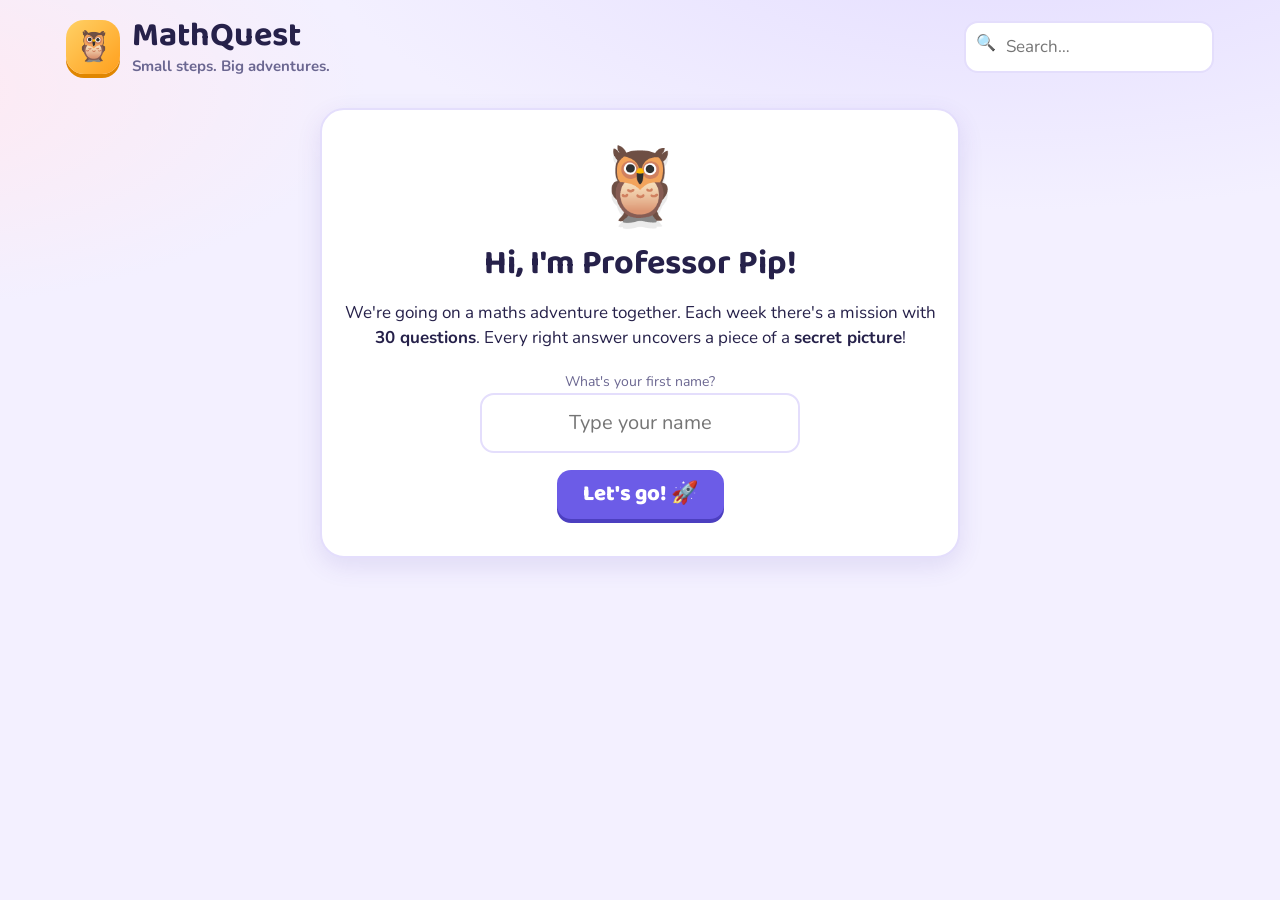
==== commit 800e4965: "Add MathQuest: 30-module maths catch-up course with admin tracking Co-Authored-By: Claude Sonnet 5.5" ====
--- a/index.html
+++ b/index.html
@@ -1,115 +1,28 @@
 <!doctype html>
-<html lang="en-AU"><head><meta charset="utf-8"><meta name="viewport" content="width=device-width,initial-scale=1">
-<title>Maths Explorer</title>
-<style>
-:root{--ink:#17233c;--muted:#5b6680;--purple:#7357d9;--mint:#d9f8e7;--green:#17854d;--pink:#ffdfef;--yellow:#fff0b8;--sky:#e2f4ff;--line:#e1e6f0;--paper:#fff;--bg:#f5f7ff}
-*{box-sizing:border-box}body{margin:0;background:var(--bg);color:var(--ink);font:16px/1.5 system-ui,-apple-system,Segoe UI,sans-serif}button,input,select{font:inherit}button{cursor:pointer;border:0;border-radius:12px;padding:11px 15px;font-weight:750;background:var(--purple);color:white}button:disabled{opacity:.4;cursor:not-allowed}.secondary{background:#e9e7ff;color:#4b3ca6}.danger{background:#ffe2e2;color:#9c2525}.wrap{max-width:1100px;margin:auto;padding:20px}.top{display:flex;gap:15px;align-items:center;justify-content:space-between;flex-wrap:wrap}.brand{display:flex;align-items:center;gap:12px}.logo{font-size:35px;background:var(--yellow);border-radius:16px;padding:5px 12px}.brand h1{font-size:clamp(22px,4vw,32px);margin:0}.brand p{margin:0;color:var(--muted)}.card{background:white;border:1px solid var(--line);border-radius:22px;padding:20px;box-shadow:0 6px 20px #283c6810;margin:16px 0}.hero{background:linear-gradient(120deg,#e7e3ff,#e0f8ff 55%,#fff1c5);display:grid;grid-template-columns:1.5fr 1fr;gap:15px;align-items:center}.hero h2{font-size:clamp(26px,5vw,42px);line-height:1.1;margin:0 0 12px}.hero img{width:100%;max-height:220px;object-fit:contain}.pill{display:inline-block;border-radius:99px;padding:4px 10px;background:#eeeaff;color:#4b3ca6;font-size:13px;font-weight:800}.grid{display:grid;grid-template-columns:repeat(auto-fit,minmax(230px,1fr));gap:12px}.module{border:1px solid var(--line);border-radius:17px;padding:15px;background:white;display:flex;flex-direction:column;gap:7px}.module h3{margin:0}.module p{margin:0;color:var(--muted);font-size:14px}.module .row{margin-top:auto;display:flex;align-items:center;justify-content:space-between;gap:8px}.lock{filter:grayscale(.4);opacity:.7}.bar{height:12px;border-radius:99px;background:#e8eaf2;overflow:hidden}.bar span{display:block;height:100%;background:linear-gradient(90deg,#42c98a,#8be3b5);width:0;transition:width .3s}.small{font-size:13px;color:var(--muted)}.hidden{display:none!important}.lesson-head{display:flex;gap:10px;align-items:center;flex-wrap:wrap}.lesson-head h2{margin:0 auto 0 0}.layout{display:grid;grid-template-columns:minmax(0,1.3fr) minmax(250px,.7fr);gap:16px}.question{font-size:21px;font-weight:750;margin:15px 0}.answerrow{display:flex;gap:8px}.answerrow input{flex:1;min-width:0;padding:12px;border:2px solid #d8ddec;border-radius:12px}.feedback{padding:12px;border-radius:12px;margin-top:12px}.good{background:var(--mint);color:#11653a}.bad{background:#fff0d5;color:#754400}.explain{background:#f4f3ff;border-radius:14px;padding:13px;margin-top:12px}.art{position:relative;overflow:hidden;border-radius:18px;min-height:250px;background:#eaf7ff}.art img{width:100%;display:block}.tiles{position:absolute;inset:0;display:grid;grid-template-columns:repeat(5,1fr);grid-template-rows:repeat(4,1fr)}.tile{background:#b7bfd0eF;border:1px solid #ffffffaa;display:flex;align-items:center;justify-content:center;color:#6a7183;font-weight:900;font-size:22px;transition:opacity .4s}.tile.revealed{opacity:0;pointer-events:none}.joke{background:#fff1c5;border-radius:14px;padding:13px}.footer{padding:20px;text-align:center;color:var(--muted);font-size:13px}.admin-table{width:100%;border-collapse:collapse;font-size:14px}.admin-table td,.admin-table th{border-bottom:1px solid var(--line);padding:8px;text-align:left}.admin-table th{background:#f4f3ff}@media(max-width:720px){.hero,.layout{grid-template-columns:1fr}.hero img{max-height:130px}.wrap{padding:12px}.card{padding:15px}}
-</style></head><body><div class="wrap">
-<header class="top"><div class="brand"><div class="logo">🧭</div><div><h1>Maths Explorer</h1><p>Small steps. Big-brain adventures.</p></div></div><div><input id="siteSearch" placeholder="Search topics or type admin" aria-label="Search topics" style="padding:10px;border:1px solid #d8ddec;border-radius:12px;width:min(230px,52vw)"></div></header>
-<main id="student">
-<section class="card hero"><div><span class="pill">30-WEEK ADVENTURE</span><h2>Ready to level up your maths powers?</h2><p>Explore one mission each week, with explanations, hints, colourful challenges and a secret picture that appears as you solve questions.</p><p class="small">Start where you are. Build confidence. Keep going.</p><button id="continueBtn">Start my adventure →</button></div><img src="reveal.svg" alt="Illustrated adventure map"></section>
-<section class="card"><div class="top"><div><h2 style="margin:0">Your explorer progress</h2><p class="small" id="progressText">0 of 300 questions solved</p></div><span class="pill" id="weekPill">WEEK 1</span></div><div class="bar" style="margin-top:12px"><span id="overallBar"></span></div></section>
-<section><h2>Choose a mission</h2><p class="small">Missions unlock in order so every new skill has a strong foundation.</p><div class="grid" id="moduleGrid"></div></section>
-</main>
-<main id="lesson" class="hidden"><section class="card"><div class="lesson-head"><button class="secondary" id="backBtn">← Missions</button><h2 id="lessonTitle">Mission</h2><span class="pill" id="lessonCount">Question 1 / 10</span></div><p class="small" id="lessonTopic"></p><div class="bar"><span id="lessonBar"></span></div></section>
-<div class="layout"><section class="card"><div class="question" id="questionText"></div><div id="diagram"></div><div class="answerrow"><input id="answerInput" autocomplete="off" placeholder="Type your answer…" aria-label="Your answer"><button id="checkBtn">Check</button></div><div id="feedback" class="feedback hidden"></div><div class="explain hidden" id="explanation"></div><div style="display:flex;gap:8px;flex-wrap:wrap;margin-top:14px"><button class="secondary" id="hintBtn">💡 Give me a hint</button><button id="nextBtn" class="hidden">Next question →</button></div><p class="small">Tip: include units when asked. Fractions like 1/2 and decimals like 0.5 may be equivalent.</p></section>
-<aside><section class="card"><h3>🗺️ Secret picture</h3><p class="small">Each correct answer uncovers a tile.</p><div class="art"><img src="reveal.svg" alt="Secret adventure picture"><div id="tiles" class="tiles"></div></div><p id="pictureProgress" class="small">0 / 10 tiles revealed</p></section><section class="card joke"><h3>😄 Brain break</h3><p id="jokeText"></p><button class="secondary" id="newJoke">Another joke</button></section></aside></div></main>
-<main id="admin" class="hidden"><section class="card"><div class="top"><div><span class="pill">GUARDIAN VIEW</span><h2 style="margin:8px 0">Explorer dashboard</h2><p class="small">Activity stored in this browser on this device.</p></div><button class="secondary" id="studentBtn">Student view</button></div><div class="grid" id="adminStats"></div><h3>Question activity</h3><div style="overflow:auto"><table class="admin-table"><thead><tr><th>When</th><th>Event</th><th>Mission</th><th>Question</th><th>Details</th></tr></thead><tbody id="eventRows"></tbody></table></div><div style="display:flex;gap:8px;flex-wrap:wrap;margin-top:15px"><button id="exportBtn">Export activity CSV</button><button class="secondary" id="refreshAdmin">Refresh</button><button class="danger" id="clearLogBtn">Clear activity log</button></div><p class="small">Privacy note: this GitHub Pages version cannot send you reports or reliably log activity across devices. It logs page-hidden/page-shown events locally. To receive remote alerts, you would need a small backend or a service with authentication. Do not put a secret API key in this public website.</p></section></main>
-<footer class="footer">Made for curious minds • Mistakes are clues, not failures.</footer></div>
-<script>
-const COURSE = [{"id": 1, "title": "Number detectives", "topic": "Missing numbers and inverse thinking", "questions": [{"prompt": "□ + 12 = 29", "answer": "17", "explanation": "The missing number is 29 − 12 = 17.", "hint": "Use the inverse operation: subtract the number already shown."}, {"prompt": "32 − □ = 9", "answer": "23", "explanation": "32 − 9 = 23, so the blank is 23.", "hint": "Think: what must be taken away to leave 9?"}, {"prompt": "□ × 6 = 42", "answer": "7", "explanation": "42 ÷ 6 = 7.", "hint": "Use the inverse of multiplication."}, {"prompt": "32 ÷ □ = 4", "answer": "8", "explanation": "32 ÷ 8 = 4.", "hint": "What number times 4 gives the dividend?"}, {"prompt": "Find the range of these numbers: 12, 15, 20, 13.", "answer": "8", "explanation": "Range = largest − smallest = 20 − 12 = 8.", "hint": "Subtract the smallest from the largest."}, {"prompt": "Continue the pattern: 12, 16, 20, __.", "answer": "24", "explanation": "The pattern increases by 4 each time, so the next term is 24.", "hint": "Find the difference between terms."}, {"prompt": "A recipe for 2 people needs 3 eggs. How many eggs for 6 people?", "answer": "9", "explanation": "6 people is 3 times as many, so 3 × 3 = 9.", "hint": "Scale the recipe by the same factor."}, {"prompt": "Calculate 12 × 5 − 8.", "answer": "52", "explanation": "Multiply first: 12 × 5 = 60; subtract 8 to get 52.", "hint": "Use order of operations."}, {"prompt": "A cube has side length 3 cm. What is its volume?", "answer": "27", "explanation": "Volume = 3 × 3 × 3 = 27 cm³.", "hint": "Volume is measured in cubic units."}, {"prompt": "What is the probability of an impossible event?", "answer": "0", "explanation": "An impossible event has probability 0.", "hint": "Probability runs from 0 to 1."}]}, {"id": 2, "title": "Place-value planet", "topic": "Large numbers, digit values and rounding", "questions": [{"prompt": "What is the value of the digit 8 in 4,858?", "answer": "800", "explanation": "The digit is in the hundreds place, so its value is 800.", "hint": "Name the place first: thousands, hundreds, tens or ones."}, {"prompt": "Round 4,858 to the nearest hundred.", "answer": "4900", "explanation": "The tens digit decides whether to round down or up. The nearest hundred is 4,900.", "hint": "Look at the tens digit."}, {"prompt": "Write 4,858 in expanded form.", "answer": "4000 + 800 + 50 + 8", "explanation": "Split each digit by its place value.", "hint": "Break the number into thousands + hundreds + tens + ones."}, {"prompt": "Which is larger: 4,858 or 4,771?", "answer": "first", "explanation": "4,858 is larger because it is 87 greater.", "hint": "Compare from the leftmost digit."}, {"prompt": "Continue the pattern: 13, 17, 21, __.", "answer": "25", "explanation": "The pattern increases by 4 each time, so the next term is 25.", "hint": "Find the difference between terms."}, {"prompt": "A recipe for 2 people needs 4 eggs. How many eggs for 6 people?", "answer": "12", "explanation": "6 people is 3 times as many, so 4 × 3 = 12.", "hint": "Scale the recipe by the same factor."}, {"prompt": "Calculate 13 × 5 − 8.", "answer": "57", "explanation": "Multiply first: 13 × 5 = 65; subtract 8 to get 57.", "hint": "Use order of operations."}, {"prompt": "A cube has side length 3 cm. What is its volume?", "answer": "27", "explanation": "Volume = 3 × 3 × 3 = 27 cm³.", "hint": "Volume is measured in cubic units."}, {"prompt": "What is the probability of an impossible event?", "answer": "0", "explanation": "An impossible event has probability 0.", "hint": "Probability runs from 0 to 1."}, {"prompt": "A number multiplied by 4 gives 60. What is the number?", "answer": "15", "explanation": "60 ÷ 4 = 15.", "hint": "Use the inverse operation."}]}, {"id": 3, "title": "Multiplication missions", "topic": "Multiplicative reasoning and patterns", "questions": [{"prompt": "A theatre has 14 rows with 9 seats in each row. How many seats?", "answer": "126", "explanation": "Equal groups: 14 × 9 = 126 seats.", "hint": "Draw rows as equal groups."}, {"prompt": "A game gives 8 points per level. How many points for 14 levels?", "answer": "112", "explanation": "8 × 14 = 112.", "hint": "Multiply points per level by number of levels."}, {"prompt": "A rectangle has 14 tiles in each row and 4 rows. How many tiles?", "answer": "56", "explanation": "14 × 4 = 56.", "hint": "Count equal rows efficiently."}, {"prompt": "Continue the pattern: 14, 18, 22, __.", "answer": "26", "explanation": "The pattern increases by 4 each time, so the next term is 26.", "hint": "Find the difference between terms."}, {"prompt": "A recipe for 2 people needs 5 eggs. How many eggs for 6 people?", "answer": "15", "explanation": "6 people is 3 times as many, so 5 × 3 = 15.", "hint": "Scale the recipe by the same factor."}, {"prompt": "Calculate 14 × 5 − 8.", "answer": "62", "explanation": "Multiply first: 14 × 5 = 70; subtract 8 to get 62.", "hint": "Use order of operations."}, {"prompt": "A cube has side length 3 cm. What is its volume?", "answer": "27", "explanation": "Volume = 3 × 3 × 3 = 27 cm³.", "hint": "Volume is measured in cubic units."}, {"prompt": "What is the probability of an impossible event?", "answer": "0", "explanation": "An impossible event has probability 0.", "hint": "Probability runs from 0 to 1."}, {"prompt": "A number multiplied by 5 gives 80. What is the number?", "answer": "16", "explanation": "80 ÷ 5 = 16.", "hint": "Use the inverse operation."}, {"prompt": "Write 14/28 in simplest form.", "answer": "1/2", "explanation": "Divide numerator and denominator by 14.", "hint": "Divide top and bottom by the same factor."}]}, {"id": 4, "title": "Division rescue", "topic": "Division, remainders and checking", "questions": [{"prompt": "102 stickers are shared equally among 6 teams. How many each?", "answer": "17", "explanation": "(90+12) ÷ 6 = 17.", "hint": "Divide the total into equal groups."}, {"prompt": "A class packs 78 books into boxes holding 5 each. How many full boxes and books left?", "answer": "15 remainder 3", "explanation": "78 = 15 × 5 + 3, so there are 15 full boxes and 3 left.", "hint": "Find the largest multiple of 5 below the total."}, {"prompt": "Continue the pattern: 15, 19, 23, __.", "answer": "27", "explanation": "The pattern increases by 4 each time, so the next term is 27.", "hint": "Find the difference between terms."}, {"prompt": "A recipe for 2 people needs 6 eggs. How many eggs for 6 people?", "answer": "18", "explanation": "6 people is 3 times as many, so 6 × 3 = 18.", "hint": "Scale the recipe by the same factor."}, {"prompt": "Calculate 15 × 5 − 8.", "answer": "67", "explanation": "Multiply first: 15 × 5 = 75; subtract 8 to get 67.", "hint": "Use order of operations."}, {"prompt": "A cube has side length 3 cm. What is its volume?", "answer": "27", "explanation": "Volume = 3 × 3 × 3 = 27 cm³.", "hint": "Volume is measured in cubic units."}, {"prompt": "What is the probability of an impossible event?", "answer": "0", "explanation": "An impossible event has probability 0.", "hint": "Probability runs from 0 to 1."}, {"prompt": "A number multiplied by 6 gives 102. What is the number?", "answer": "17", "explanation": "102 ÷ 6 = 17.", "hint": "Use the inverse operation."}, {"prompt": "Write 15/30 in simplest form.", "answer": "1/2", "explanation": "Divide numerator and denominator by 15.", "hint": "Divide top and bottom by the same factor."}, {"prompt": "Find 15% of 100.", "answer": "15", "explanation": "15% means 15 out of every 100.", "hint": "A percent is out of 100."}]}, {"id": 5, "title": "Fraction pizza lab", "topic": "Equivalent fractions and simplifying", "questions": [{"prompt": "Simplify 5/10.", "answer": "2/5", "explanation": "Divide numerator and denominator by 2: 2/5.", "hint": "Divide the top and bottom by the same number."}, {"prompt": "Which is larger: 3/4 or 5/8?", "answer": "3/4", "explanation": "3/4 = 6/8, and 6/8 > 5/8.", "hint": "Convert both fractions to the same denominator."}, {"prompt": "A recipe for 2 people needs 7 eggs. How many eggs for 6 people?", "answer": "21", "explanation": "6 people is 3 times as many, so 7 × 3 = 21.", "hint": "Scale the recipe by the same factor."}, {"prompt": "Calculate 16 × 5 − 8.", "answer": "72", "explanation": "Multiply first: 16 × 5 = 80; subtract 8 to get 72.", "hint": "Use order of operations."}, {"prompt": "A cube has side length 3 cm. What is its volume?", "answer": "27", "explanation": "Volume = 3 × 3 × 3 = 27 cm³.", "hint": "Volume is measured in cubic units."}, {"prompt": "What is the probability of an impossible event?", "answer": "0", "explanation": "An impossible event has probability 0.", "hint": "Probability runs from 0 to 1."}, {"prompt": "A number multiplied by 7 gives 126. What is the number?", "answer": "18", "explanation": "126 ÷ 7 = 18.", "hint": "Use the inverse operation."}, {"prompt": "Write 16/32 in simplest form.", "answer": "1/2", "explanation": "Divide numerator and denominator by 16.", "hint": "Divide top and bottom by the same factor."}, {"prompt": "Find 16% of 100.", "answer": "16", "explanation": "16% means 16 out of every 100.", "hint": "A percent is out of 100."}, {"prompt": "A rectangle is 16 cm by 7 cm. Find its area.", "answer": "112", "explanation": "Area = 16 × 7 = 112 cm².", "hint": "Area uses square units."}]}, {"id": 6, "title": "Decimal detectives", "topic": "Decimal place value and ordering", "questions": [{"prompt": "What is the value of the 7 in 1.17?", "answer": "0.07", "explanation": "The 7 is in the hundredths place, so its value is 0.07.", "hint": "Check whether the digit is tenths or hundredths."}, {"prompt": "Put in ascending order: 0.6, 0.06, 0.66. Enter smallest first separated by commas.", "answer": "0.06, 0.6, 0.66", "explanation": "Write them with two decimal places: 0.06, 0.60, 0.66.", "hint": "Add a zero at the end if it helps compare."}, {"prompt": "Calculate 17 × 5 − 8.", "answer": "77", "explanation": "Multiply first: 17 × 5 = 85; subtract 8 to get 77.", "hint": "Use order of operations."}, {"prompt": "A cube has side length 3 cm. What is its volume?", "answer": "27", "explanation": "Volume = 3 × 3 × 3 = 27 cm³.", "hint": "Volume is measured in cubic units."}, {"prompt": "What is the probability of an impossible event?", "answer": "0", "explanation": "An impossible event has probability 0.", "hint": "Probability runs from 0 to 1."}, {"prompt": "A number multiplied by 3 gives 57. What is the number?", "answer": "19", "explanation": "57 ÷ 3 = 19.", "hint": "Use the inverse operation."}, {"prompt": "Write 17/34 in simplest form.", "answer": "1/2", "explanation": "Divide numerator and denominator by 17.", "hint": "Divide top and bottom by the same factor."}, {"prompt": "Find 17% of 100.", "answer": "17", "explanation": "17% means 17 out of every 100.", "hint": "A percent is out of 100."}, {"prompt": "A rectangle is 17 cm by 3 cm. Find its area.", "answer": "51", "explanation": "Area = 17 × 3 = 51 cm².", "hint": "Area uses square units."}, {"prompt": "Find the range of these numbers: 17, 20, 25, 18.", "answer": "8", "explanation": "Range = largest − smallest = 25 − 17 = 8.", "hint": "Subtract the smallest from the largest."}]}, {"id": 7, "title": "Fraction-decimal bridge", "topic": "Converting fractions, decimals and percentages", "questions": [{"prompt": "Convert 3/5 to a decimal.", "answer": "0.6", "explanation": "3 ÷ 5 = 0.6.", "hint": "Divide the numerator by the denominator."}, {"prompt": "Convert 0.35 to a percentage.", "answer": "35%", "explanation": "Multiply a decimal by 100 to convert to a percentage.", "hint": "Move the decimal point two places right."}, {"prompt": "A cube has side length 3 cm. What is its volume?", "answer": "27", "explanation": "Volume = 3 × 3 × 3 = 27 cm³.", "hint": "Volume is measured in cubic units."}, {"prompt": "What is the probability of an impossible event?", "answer": "0", "explanation": "An impossible event has probability 0.", "hint": "Probability runs from 0 to 1."}, {"prompt": "A number multiplied by 4 gives 80. What is the number?", "answer": "20", "explanation": "80 ÷ 4 = 20.", "hint": "Use the inverse operation."}, {"prompt": "Write 18/36 in simplest form.", "answer": "1/2", "explanation": "Divide numerator and denominator by 18.", "hint": "Divide top and bottom by the same factor."}, {"prompt": "Find 18% of 100.", "answer": "18", "explanation": "18% means 18 out of every 100.", "hint": "A percent is out of 100."}, {"prompt": "A rectangle is 18 cm by 4 cm. Find its area.", "answer": "72", "explanation": "Area = 18 × 4 = 72 cm².", "hint": "Area uses square units."}, {"prompt": "Find the range of these numbers: 18, 21, 26, 19.", "answer": "8", "explanation": "Range = largest − smallest = 26 − 18 = 8.", "hint": "Subtract the smallest from the largest."}, {"prompt": "Continue the pattern: 18, 22, 26, __.", "answer": "30", "explanation": "The pattern increases by 4 each time, so the next term is 30.", "hint": "Find the difference between terms."}]}, {"id": 8, "title": "Percent power", "topic": "Percentages in everyday problems", "questions": [{"prompt": "Find 25% of 84.", "answer": "21", "explanation": "25% is one quarter, and 84 ÷ 4 = 21.", "hint": "A quarter means divide by four."}, {"prompt": "A $60 jacket is discounted by 15%. What is the sale price?", "answer": "51", "explanation": "15% of $60 is $9; $60 − $9 = $51.", "hint": "Find the discount first, then subtract it."}, {"prompt": "What is the probability of an impossible event?", "answer": "0", "explanation": "An impossible event has probability 0.", "hint": "Probability runs from 0 to 1."}, {"prompt": "A number multiplied by 5 gives 105. What is the number?", "answer": "21", "explanation": "105 ÷ 5 = 21.", "hint": "Use the inverse operation."}, {"prompt": "Write 19/38 in simplest form.", "answer": "1/2", "explanation": "Divide numerator and denominator by 19.", "hint": "Divide top and bottom by the same factor."}, {"prompt": "Find 19% of 100.", "answer": "19", "explanation": "19% means 19 out of every 100.", "hint": "A percent is out of 100."}, {"prompt": "A rectangle is 19 cm by 5 cm. Find its area.", "answer": "95", "explanation": "Area = 19 × 5 = 95 cm².", "hint": "Area uses square units."}, {"prompt": "Find the range of these numbers: 19, 22, 27, 20.", "answer": "8", "explanation": "Range = largest − smallest = 27 − 19 = 8.", "hint": "Subtract the smallest from the largest."}, {"prompt": "Continue the pattern: 19, 23, 27, __.", "answer": "31", "explanation": "The pattern increases by 4 each time, so the next term is 31.", "hint": "Find the difference between terms."}, {"prompt": "A recipe for 2 people needs 5 eggs. How many eggs for 6 people?", "answer": "15", "explanation": "6 people is 3 times as many, so 5 × 3 = 15.", "hint": "Scale the recipe by the same factor."}]}, {"id": 9, "title": "Ratio robot", "topic": "Ratios, rates and scaling", "questions": [{"prompt": "A cordial mix uses 2 parts syrup to 5 parts water. If 20 cups of water are used, how many cups of syrup?", "answer": "8", "explanation": "Scale 5 parts to 20 cups by ×4; syrup is 2 × 4 = 8 cups.", "hint": "Find the scale factor from 5 to 20."}, {"prompt": "A car travels 150 km in 3 hours. What is its average speed in km/h?", "answer": "50", "explanation": "Speed = distance ÷ time = 150 ÷ 3 = 50 km/h.", "hint": "Divide distance by time."}, {"prompt": "A number multiplied by 6 gives 132. What is the number?", "answer": "22", "explanation": "132 ÷ 6 = 22.", "hint": "Use the inverse operation."}, {"prompt": "Write 20/40 in simplest form.", "answer": "1/2", "explanation": "Divide numerator and denominator by 20.", "hint": "Divide top and bottom by the same factor."}, {"prompt": "Find 20% of 100.", "answer": "20", "explanation": "20% means 20 out of every 100.", "hint": "A percent is out of 100."}, {"prompt": "A rectangle is 20 cm by 6 cm. Find its area.", "answer": "120", "explanation": "Area = 20 × 6 = 120 cm².", "hint": "Area uses square units."}, {"prompt": "Find the range of these numbers: 20, 23, 28, 21.", "answer": "8", "explanation": "Range = largest − smallest = 28 − 20 = 8.", "hint": "Subtract the smallest from the largest."}, {"prompt": "Continue the pattern: 20, 24, 28, __.", "answer": "32", "explanation": "The pattern increases by 4 each time, so the next term is 32.", "hint": "Find the difference between terms."}, {"prompt": "A recipe for 2 people needs 6 eggs. How many eggs for 6 people?", "answer": "18", "explanation": "6 people is 3 times as many, so 6 × 3 = 18.", "hint": "Scale the recipe by the same factor."}, {"prompt": "Calculate 20 × 5 − 8.", "answer": "92", "explanation": "Multiply first: 20 × 5 = 100; subtract 8 to get 92.", "hint": "Use order of operations."}]}, {"id": 10, "title": "Integer ice cave", "topic": "Negative numbers and integer operations", "questions": [{"prompt": "The temperature is −3°C and falls by 5°C. What is the new temperature?", "answer": "−8°C", "explanation": "−3 − 5 = −8°C.", "hint": "Moving lower on a number line means more negative."}, {"prompt": "What is −7 + 12?", "answer": "5", "explanation": "Start at −7 and move 12 steps right: 5.", "hint": "A positive addition moves right on the number line."}, {"prompt": "Write 12/24 in simplest form.", "answer": "1/2", "explanation": "Divide numerator and denominator by 12.", "hint": "Divide top and bottom by the same factor."}, {"prompt": "Find 12% of 100.", "answer": "12", "explanation": "12% means 12 out of every 100.", "hint": "A percent is out of 100."}, {"prompt": "A rectangle is 12 cm by 7 cm. Find its area.", "answer": "84", "explanation": "Area = 12 × 7 = 84 cm².", "hint": "Area uses square units."}, {"prompt": "Find the range of these numbers: 12, 15, 20, 13.", "answer": "8", "explanation": "Range = largest − smallest = 20 − 12 = 8.", "hint": "Subtract the smallest from the largest."}, {"prompt": "Continue the pattern: 12, 16, 20, __.", "answer": "24", "explanation": "The pattern increases by 4 each time, so the next term is 24.", "hint": "Find the difference between terms."}, {"prompt": "A recipe for 2 people needs 7 eggs. How many eggs for 6 people?", "answer": "21", "explanation": "6 people is 3 times as many, so 7 × 3 = 21.", "hint": "Scale the recipe by the same factor."}, {"prompt": "Calculate 12 × 5 − 8.", "answer": "52", "explanation": "Multiply first: 12 × 5 = 60; subtract 8 to get 52.", "hint": "Use order of operations."}, {"prompt": "A cube has side length 3 cm. What is its volume?", "answer": "27", "explanation": "Volume = 3 × 3 × 3 = 27 cm³.", "hint": "Volume is measured in cubic units."}]}, {"id": 11, "title": "Order of operations", "topic": "Brackets and multi-step calculations", "questions": [{"prompt": "Calculate 6 + 3 × 4.", "answer": "18", "explanation": "Multiply first: 3 × 4 = 12, then 6 + 12 = 18.", "hint": "Multiplication comes before addition."}, {"prompt": "Calculate (18 − 6) ÷ 3 + 2.", "answer": "6", "explanation": "Brackets first: 12; then 12 ÷ 3 = 4; then 4 + 2 = 6.", "hint": "Do brackets, then division, then addition."}, {"prompt": "Find 13% of 100.", "answer": "13", "explanation": "13% means 13 out of every 100.", "hint": "A percent is out of 100."}, {"prompt": "A rectangle is 13 cm by 3 cm. Find its area.", "answer": "39", "explanation": "Area = 13 × 3 = 39 cm².", "hint": "Area uses square units."}, {"prompt": "Find the range of these numbers: 13, 16, 21, 14.", "answer": "8", "explanation": "Range = largest − smallest = 21 − 13 = 8.", "hint": "Subtract the smallest from the largest."}, {"prompt": "Continue the pattern: 13, 17, 21, __.", "answer": "25", "explanation": "The pattern increases by 4 each time, so the next term is 25.", "hint": "Find the difference between terms."}, {"prompt": "A recipe for 2 people needs 3 eggs. How many eggs for 6 people?", "answer": "9", "explanation": "6 people is 3 times as many, so 3 × 3 = 9.", "hint": "Scale the recipe by the same factor."}, {"prompt": "Calculate 13 × 5 − 8.", "answer": "57", "explanation": "Multiply first: 13 × 5 = 65; subtract 8 to get 57.", "hint": "Use order of operations."}, {"prompt": "A cube has side length 3 cm. What is its volume?", "answer": "27", "explanation": "Volume = 3 × 3 × 3 = 27 cm³.", "hint": "Volume is measured in cubic units."}, {"prompt": "What is the probability of an impossible event?", "answer": "0", "explanation": "An impossible event has probability 0.", "hint": "Probability runs from 0 to 1."}]}, {"id": 12, "title": "Index-law jungle", "topic": "Powers and index laws", "questions": [{"prompt": "Simplify 2³ × 2⁴.", "answer": "2⁷", "explanation": "When multiplying powers with the same base, add exponents: 3 + 4 = 7.", "hint": "Same base? Add the powers."}, {"prompt": "Evaluate 5².", "answer": "25", "explanation": "5² means 5 × 5 = 25.", "hint": "The exponent tells how many copies of the base are multiplied."}, {"prompt": "A rectangle is 14 cm by 4 cm. Find its area.", "answer": "56", "explanation": "Area = 14 × 4 = 56 cm².", "hint": "Area uses square units."}, {"prompt": "Find the range of these numbers: 14, 17, 22, 15.", "answer": "8", "explanation": "Range = largest − smallest = 22 − 14 = 8.", "hint": "Subtract the smallest from the largest."}, {"prompt": "Continue the pattern: 14, 18, 22, __.", "answer": "26", "explanation": "The pattern increases by 4 each time, so the next term is 26.", "hint": "Find the difference between terms."}, {"prompt": "A recipe for 2 people needs 4 eggs. How many eggs for 6 people?", "answer": "12", "explanation": "6 people is 3 times as many, so 4 × 3 = 12.", "hint": "Scale the recipe by the same factor."}, {"prompt": "Calculate 14 × 5 − 8.", "answer": "62", "explanation": "Multiply first: 14 × 5 = 70; subtract 8 to get 62.", "hint": "Use order of operations."}, {"prompt": "A cube has side length 3 cm. What is its volume?", "answer": "27", "explanation": "Volume = 3 × 3 × 3 = 27 cm³.", "hint": "Volume is measured in cubic units."}, {"prompt": "What is the probability of an impossible event?", "answer": "0", "explanation": "An impossible event has probability 0.", "hint": "Probability runs from 0 to 1."}, {"prompt": "A number multiplied by 4 gives 64. What is the number?", "answer": "16", "explanation": "64 ÷ 4 = 16.", "hint": "Use the inverse operation."}]}, {"id": 13, "title": "Square-number safari", "topic": "Squares, square roots and number patterns", "questions": [{"prompt": "Find 7².", "answer": "49", "explanation": "7² = 7 × 7 = 49.", "hint": "Square means multiply the number by itself."}, {"prompt": "Find √49.", "answer": "7", "explanation": "√49 = 7, because 7² = 49.", "hint": "Which positive number squared gives the number under the root?"}, {"prompt": "Find the range of these numbers: 15, 18, 23, 16.", "answer": "8", "explanation": "Range = largest − smallest = 23 − 15 = 8.", "hint": "Subtract the smallest from the largest."}, {"prompt": "Continue the pattern: 15, 19, 23, __.", "answer": "27", "explanation": "The pattern increases by 4 each time, so the next term is 27.", "hint": "Find the difference between terms."}, {"prompt": "A recipe for 2 people needs 5 eggs. How many eggs for 6 people?", "answer": "15", "explanation": "6 people is 3 times as many, so 5 × 3 = 15.", "hint": "Scale the recipe by the same factor."}, {"prompt": "Calculate 15 × 5 − 8.", "answer": "67", "explanation": "Multiply first: 15 × 5 = 75; subtract 8 to get 67.", "hint": "Use order of operations."}, {"prompt": "A cube has side length 3 cm. What is its volume?", "answer": "27", "explanation": "Volume = 3 × 3 × 3 = 27 cm³.", "hint": "Volume is measured in cubic units."}, {"prompt": "What is the probability of an impossible event?", "answer": "0", "explanation": "An impossible event has probability 0.", "hint": "Probability runs from 0 to 1."}, {"prompt": "A number multiplied by 5 gives 85. What is the number?", "answer": "17", "explanation": "85 ÷ 5 = 17.", "hint": "Use the inverse operation."}, {"prompt": "Write 15/30 in simplest form.", "answer": "1/2", "explanation": "Divide numerator and denominator by 15.", "hint": "Divide top and bottom by the same factor."}]}, {"id": 14, "title": "Algebra arcade", "topic": "Expressions, substitution and equations", "questions": [{"prompt": "If x = 7, find 3x + 5.", "answer": "26", "explanation": "Substitute 7 for x: 3 × 7 + 5 = 26.", "hint": "Replace the letter with its value."}, {"prompt": "Solve 2x + 6 = 20.", "answer": "7", "explanation": "Subtract 6: 2x = 14. Divide by 2: x = 7.", "hint": "Undo addition first, then multiplication."}, {"prompt": "Continue the pattern: 16, 20, 24, __.", "answer": "28", "explanation": "The pattern increases by 4 each time, so the next term is 28.", "hint": "Find the difference between terms."}, {"prompt": "A recipe for 2 people needs 6 eggs. How many eggs for 6 people?", "answer": "18", "explanation": "6 people is 3 times as many, so 6 × 3 = 18.", "hint": "Scale the recipe by the same factor."}, {"prompt": "Calculate 16 × 5 − 8.", "answer": "72", "explanation": "Multiply first: 16 × 5 = 80; subtract 8 to get 72.", "hint": "Use order of operations."}, {"prompt": "A cube has side length 3 cm. What is its volume?", "answer": "27", "explanation": "Volume = 3 × 3 × 3 = 27 cm³.", "hint": "Volume is measured in cubic units."}, {"prompt": "What is the probability of an impossible event?", "answer": "0", "explanation": "An impossible event has probability 0.", "hint": "Probability runs from 0 to 1."}, {"prompt": "A number multiplied by 6 gives 108. What is the number?", "answer": "18", "explanation": "108 ÷ 6 = 18.", "hint": "Use the inverse operation."}, {"prompt": "Write 16/32 in simplest form.", "answer": "1/2", "explanation": "Divide numerator and denominator by 16.", "hint": "Divide top and bottom by the same factor."}, {"prompt": "Find 16% of 100.", "answer": "16", "explanation": "16% means 16 out of every 100.", "hint": "A percent is out of 100."}]}, {"id": 15, "title": "Equation escape room", "topic": "One-step and two-step equations", "questions": [{"prompt": "If x = 7, find 3x + 5.", "answer": "26", "explanation": "Substitute 7 for x: 3 × 7 + 5 = 26.", "hint": "Replace the letter with its value."}, {"prompt": "Solve 2x + 6 = 20.", "answer": "7", "explanation": "Subtract 6: 2x = 14. Divide by 2: x = 7.", "hint": "Undo addition first, then multiplication."}, {"prompt": "A recipe for 2 people needs 7 eggs. How many eggs for 6 people?", "answer": "21", "explanation": "6 people is 3 times as many, so 7 × 3 = 21.", "hint": "Scale the recipe by the same factor."}, {"prompt": "Calculate 17 × 5 − 8.", "answer": "77", "explanation": "Multiply first: 17 × 5 = 85; subtract 8 to get 77.", "hint": "Use order of operations."}, {"prompt": "A cube has side length 3 cm. What is its volume?", "answer": "27", "explanation": "Volume = 3 × 3 × 3 = 27 cm³.", "hint": "Volume is measured in cubic units."}, {"prompt": "What is the probability of an impossible event?", "answer": "0", "explanation": "An impossible event has probability 0.", "hint": "Probability runs from 0 to 1."}, {"prompt": "A number multiplied by 7 gives 133. What is the number?", "answer": "19", "explanation": "133 ÷ 7 = 19.", "hint": "Use the inverse operation."}, {"prompt": "Write 17/34 in simplest form.", "answer": "1/2", "explanation": "Divide numerator and denominator by 17.", "hint": "Divide top and bottom by the same factor."}, {"prompt": "Find 17% of 100.", "answer": "17", "explanation": "17% means 17 out of every 100.", "hint": "A percent is out of 100."}, {"prompt": "A rectangle is 17 cm by 7 cm. Find its area.", "answer": "119", "explanation": "Area = 17 × 7 = 119 cm².", "hint": "Area uses square units."}]}, {"id": 16, "title": "Shape city", "topic": "Angles, triangles and quadrilaterals", "questions": [{"prompt": "Two angles on a straight line are 127° and x°. Find x.", "answer": "53", "explanation": "Angles on a straight line total 180°; x = 180 − 127 = 53°.", "hint": "A straight line is 180 degrees."}, {"prompt": "A point is at (−2, 4). What is its x-coordinate?", "answer": "-2", "explanation": "Coordinates are written (x, y), so x = −2.", "hint": "The first number is the x-coordinate."}, {"prompt": "Calculate 18 × 5 − 8.", "answer": "82", "explanation": "Multiply first: 18 × 5 = 90; subtract 8 to get 82.", "hint": "Use order of operations."}, {"prompt": "A cube has side length 3 cm. What is its volume?", "answer": "27", "explanation": "Volume = 3 × 3 × 3 = 27 cm³.", "hint": "Volume is measured in cubic units."}, {"prompt": "What is the probability of an impossible event?", "answer": "0", "explanation": "An impossible event has probability 0.", "hint": "Probability runs from 0 to 1."}, {"prompt": "A number multiplied by 3 gives 60. What is the number?", "answer": "20", "explanation": "60 ÷ 3 = 20.", "hint": "Use the inverse operation."}, {"prompt": "Write 18/36 in simplest form.", "answer": "1/2", "explanation": "Divide numerator and denominator by 18.", "hint": "Divide top and bottom by the same factor."}, {"prompt": "Find 18% of 100.", "answer": "18", "explanation": "18% means 18 out of every 100.", "hint": "A percent is out of 100."}, {"prompt": "A rectangle is 18 cm by 3 cm. Find its area.", "answer": "54", "explanation": "Area = 18 × 3 = 54 cm².", "hint": "Area uses square units."}, {"prompt": "Find the range of these numbers: 18, 21, 26, 19.", "answer": "8", "explanation": "Range = largest − smallest = 26 − 18 = 8.", "hint": "Subtract the smallest from the largest."}]}, {"id": 17, "title": "Coordinate quest", "topic": "Coordinates and transformations", "questions": [{"prompt": "Two angles on a straight line are 127° and x°. Find x.", "answer": "53", "explanation": "Angles on a straight line total 180°; x = 180 − 127 = 53°.", "hint": "A straight line is 180 degrees."}, {"prompt": "A point is at (−2, 4). What is its x-coordinate?", "answer": "-2", "explanation": "Coordinates are written (x, y), so x = −2.", "hint": "The first number is the x-coordinate."}, {"prompt": "A cube has side length 3 cm. What is its volume?", "answer": "27", "explanation": "Volume = 3 × 3 × 3 = 27 cm³.", "hint": "Volume is measured in cubic units."}, {"prompt": "What is the probability of an impossible event?", "answer": "0", "explanation": "An impossible event has probability 0.", "hint": "Probability runs from 0 to 1."}, {"prompt": "A number multiplied by 4 gives 84. What is the number?", "answer": "21", "explanation": "84 ÷ 4 = 21.", "hint": "Use the inverse operation."}, {"prompt": "Write 19/38 in simplest form.", "answer": "1/2", "explanation": "Divide numerator and denominator by 19.", "hint": "Divide top and bottom by the same factor."}, {"prompt": "Find 19% of 100.", "answer": "19", "explanation": "19% means 19 out of every 100.", "hint": "A percent is out of 100."}, {"prompt": "A rectangle is 19 cm by 4 cm. Find its area.", "answer": "76", "explanation": "Area = 19 × 4 = 76 cm².", "hint": "Area uses square units."}, {"prompt": "Find the range of these numbers: 19, 22, 27, 20.", "answer": "8", "explanation": "Range = largest − smallest = 27 − 19 = 8.", "hint": "Subtract the smallest from the largest."}, {"prompt": "Continue the pattern: 19, 23, 27, __.", "answer": "31", "explanation": "The pattern increases by 4 each time, so the next term is 31.", "hint": "Find the difference between terms."}]}, {"id": 18, "title": "Perimeter park", "topic": "Perimeter and missing side lengths", "questions": [{"prompt": "A rectangle is 9 cm long and has perimeter 30 cm. Find its width.", "answer": "6", "explanation": "30 = 2(9 + w), so 15 = 9 + w and w = 6 cm.", "hint": "Half the perimeter is length + width."}, {"prompt": "A square has side length 8 cm. Find its perimeter.", "answer": "32", "explanation": "Perimeter = 4 × side = 4 × 8 = 32 cm.", "hint": "Add all four equal sides."}, {"prompt": "What is the probability of an impossible event?", "answer": "0", "explanation": "An impossible event has probability 0.", "hint": "Probability runs from 0 to 1."}, {"prompt": "A number multiplied by 5 gives 110. What is the number?", "answer": "22", "explanation": "110 ÷ 5 = 22.", "hint": "Use the inverse operation."}, {"prompt": "Write 20/40 in simplest form.", "answer": "1/2", "explanation": "Divide numerator and denominator by 20.", "hint": "Divide top and bottom by the same factor."}, {"prompt": "Find 20% of 100.", "answer": "20", "explanation": "20% means 20 out of every 100.", "hint": "A percent is out of 100."}, {"prompt": "A rectangle is 20 cm by 5 cm. Find its area.", "answer": "100", "explanation": "Area = 20 × 5 = 100 cm².", "hint": "Area uses square units."}, {"prompt": "Find the range of these numbers: 20, 23, 28, 21.", "answer": "8", "explanation": "Range = largest − smallest = 28 − 20 = 8.", "hint": "Subtract the smallest from the largest."}, {"prompt": "Continue the pattern: 20, 24, 28, __.", "answer": "32", "explanation": "The pattern increases by 4 each time, so the next term is 32.", "hint": "Find the difference between terms."}, {"prompt": "A recipe for 2 people needs 5 eggs. How many eggs for 6 people?", "answer": "15", "explanation": "6 people is 3 times as many, so 5 × 3 = 15.", "hint": "Scale the recipe by the same factor."}]}, {"id": 19, "title": "Area adventure", "topic": "Area of rectangles, triangles and compound shapes", "questions": [{"prompt": "Find the area of a triangle with base 12 cm and perpendicular height 7 cm.", "answer": "42", "explanation": "Area = ½ × base × height = ½ × 12 × 7 = 42 cm².", "hint": "A triangle is half of a matching rectangle."}, {"prompt": "A rectangle is 11 m by 6 m. Find its area.", "answer": "66", "explanation": "Area = length × width = 11 × 6 = 66 m².", "hint": "Multiply the two side lengths."}, {"prompt": "A number multiplied by 6 gives 84. What is the number?", "answer": "14", "explanation": "84 ÷ 6 = 14.", "hint": "Use the inverse operation."}, {"prompt": "Write 12/24 in simplest form.", "answer": "1/2", "explanation": "Divide numerator and denominator by 12.", "hint": "Divide top and bottom by the same factor."}, {"prompt": "Find 12% of 100.", "answer": "12", "explanation": "12% means 12 out of every 100.", "hint": "A percent is out of 100."}, {"prompt": "A rectangle is 12 cm by 6 cm. Find its area.", "answer": "72", "explanation": "Area = 12 × 6 = 72 cm².", "hint": "Area uses square units."}, {"prompt": "Find the range of these numbers: 12, 15, 20, 13.", "answer": "8", "explanation": "Range = largest − smallest = 20 − 12 = 8.", "hint": "Subtract the smallest from the largest."}, {"prompt": "Continue the pattern: 12, 16, 20, __.", "answer": "24", "explanation": "The pattern increases by 4 each time, so the next term is 24.", "hint": "Find the difference between terms."}, {"prompt": "A recipe for 2 people needs 6 eggs. How many eggs for 6 people?", "answer": "18", "explanation": "6 people is 3 times as many, so 6 × 3 = 18.", "hint": "Scale the recipe by the same factor."}, {"prompt": "Calculate 12 × 5 − 8.", "answer": "52", "explanation": "Multiply first: 12 × 5 = 60; subtract 8 to get 52.", "hint": "Use order of operations."}]}, {"id": 20, "title": "Volume vault", "topic": "Volume of cubes and rectangular prisms", "questions": [{"prompt": "Find the volume of a box 5 cm × 4 cm × 3 cm.", "answer": "60", "explanation": "Volume = length × width × height = 5 × 4 × 3 = 60 cm³.", "hint": "Multiply all three dimensions."}, {"prompt": "A cube has side length 4 cm. Find its volume.", "answer": "64", "explanation": "Volume = 4 × 4 × 4 = 64 cm³.", "hint": "A cube has three equal dimensions."}, {"prompt": "Write 13/26 in simplest form.", "answer": "1/2", "explanation": "Divide numerator and denominator by 13.", "hint": "Divide top and bottom by the same factor."}, {"prompt": "Find 13% of 100.", "answer": "13", "explanation": "13% means 13 out of every 100.", "hint": "A percent is out of 100."}, {"prompt": "A rectangle is 13 cm by 7 cm. Find its area.", "answer": "91", "explanation": "Area = 13 × 7 = 91 cm².", "hint": "Area uses square units."}, {"prompt": "Find the range of these numbers: 13, 16, 21, 14.", "answer": "8", "explanation": "Range = largest − smallest = 21 − 13 = 8.", "hint": "Subtract the smallest from the largest."}, {"prompt": "Continue the pattern: 13, 17, 21, __.", "answer": "25", "explanation": "The pattern increases by 4 each time, so the next term is 25.", "hint": "Find the difference between terms."}, {"prompt": "A recipe for 2 people needs 7 eggs. How many eggs for 6 people?", "answer": "21", "explanation": "6 people is 3 times as many, so 7 × 3 = 21.", "hint": "Scale the recipe by the same factor."}, {"prompt": "Calculate 13 × 5 − 8.", "answer": "57", "explanation": "Multiply first: 13 × 5 = 65; subtract 8 to get 57.", "hint": "Use order of operations."}, {"prompt": "A cube has side length 3 cm. What is its volume?", "answer": "27", "explanation": "Volume = 3 × 3 × 3 = 27 cm³.", "hint": "Volume is measured in cubic units."}]}, {"id": 21, "title": "Units and scale", "topic": "Metric conversions, scale and rates", "questions": [{"prompt": "Convert 2.4 metres to centimetres.", "answer": "240", "explanation": "1 m = 100 cm, so 2.4 × 100 = 240 cm.", "hint": "Metres to centimetres: multiply by 100."}, {"prompt": "Convert 750 mL to litres.", "answer": "0.75", "explanation": "1000 mL = 1 L, so 750 mL = 0.75 L.", "hint": "Divide millilitres by 1000."}, {"prompt": "Find 14% of 100.", "answer": "14", "explanation": "14% means 14 out of every 100.", "hint": "A percent is out of 100."}, {"prompt": "A rectangle is 14 cm by 3 cm. Find its area.", "answer": "42", "explanation": "Area = 14 × 3 = 42 cm².", "hint": "Area uses square units."}, {"prompt": "Find the range of these numbers: 14, 17, 22, 15.", "answer": "8", "explanation": "Range = largest − smallest = 22 − 14 = 8.", "hint": "Subtract the smallest from the largest."}, {"prompt": "Continue the pattern: 14, 18, 22, __.", "answer": "26", "explanation": "The pattern increases by 4 each time, so the next term is 26.", "hint": "Find the difference between terms."}, {"prompt": "A recipe for 2 people needs 3 eggs. How many eggs for 6 people?", "answer": "9", "explanation": "6 people is 3 times as many, so 3 × 3 = 9.", "hint": "Scale the recipe by the same factor."}, {"prompt": "Calculate 14 × 5 − 8.", "answer": "62", "explanation": "Multiply first: 14 × 5 = 70; subtract 8 to get 62.", "hint": "Use order of operations."}, {"prompt": "A cube has side length 3 cm. What is its volume?", "answer": "27", "explanation": "Volume = 3 × 3 × 3 = 27 cm³.", "hint": "Volume is measured in cubic units."}, {"prompt": "What is the probability of an impossible event?", "answer": "0", "explanation": "An impossible event has probability 0.", "hint": "Probability runs from 0 to 1."}]}, {"id": 22, "title": "Data detective agency", "topic": "Tables, mean, median, mode and range", "questions": [{"prompt": "Find the mean of 4, 6, 8, 10.", "answer": "7", "explanation": "Mean = total ÷ number of values = 28 ÷ 4 = 7.", "hint": "Add all values, then divide by how many."}, {"prompt": "Find the median of 3, 9, 4, 7, 12.", "answer": "7", "explanation": "Order them: 3, 4, 7, 9, 12. The middle is 7.", "hint": "Put values in order first."}, {"prompt": "A rectangle is 15 cm by 4 cm. Find its area.", "answer": "60", "explanation": "Area = 15 × 4 = 60 cm².", "hint": "Area uses square units."}, {"prompt": "Find the range of these numbers: 15, 18, 23, 16.", "answer": "8", "explanation": "Range = largest − smallest = 23 − 15 = 8.", "hint": "Subtract the smallest from the largest."}, {"prompt": "Continue the pattern: 15, 19, 23, __.", "answer": "27", "explanation": "The pattern increases by 4 each time, so the next term is 27.", "hint": "Find the difference between terms."}, {"prompt": "A recipe for 2 people needs 4 eggs. How many eggs for 6 people?", "answer": "12", "explanation": "6 people is 3 times as many, so 4 × 3 = 12.", "hint": "Scale the recipe by the same factor."}, {"prompt": "Calculate 15 × 5 − 8.", "answer": "67", "explanation": "Multiply first: 15 × 5 = 75; subtract 8 to get 67.", "hint": "Use order of operations."}, {"prompt": "A cube has side length 3 cm. What is its volume?", "answer": "27", "explanation": "Volume = 3 × 3 × 3 = 27 cm³.", "hint": "Volume is measured in cubic units."}, {"prompt": "What is the probability of an impossible event?", "answer": "0", "explanation": "An impossible event has probability 0.", "hint": "Probability runs from 0 to 1."}, {"prompt": "A number multiplied by 4 gives 68. What is the number?", "answer": "17", "explanation": "68 ÷ 4 = 17.", "hint": "Use the inverse operation."}]}, {"id": 23, "title": "Probability carnival", "topic": "Chance, fractions and experimental probability", "questions": [{"prompt": "A fair six-sided die is rolled. What is the probability of rolling an even number?", "answer": "1/2", "explanation": "Three of six outcomes are even: 3/6 = 1/2.", "hint": "Count favourable outcomes over all equally likely outcomes."}, {"prompt": "A bag has 3 red and 7 blue counters. What is the probability of choosing red?", "answer": "3/10", "explanation": "There are 3 red out of 10 counters in total.", "hint": "Probability = favourable ÷ total."}, {"prompt": "Find the range of these numbers: 16, 19, 24, 17.", "answer": "8", "explanation": "Range = largest − smallest = 24 − 16 = 8.", "hint": "Subtract the smallest from the largest."}, {"prompt": "Continue the pattern: 16, 20, 24, __.", "answer": "28", "explanation": "The pattern increases by 4 each time, so the next term is 28.", "hint": "Find the difference between terms."}, {"prompt": "A recipe for 2 people needs 5 eggs. How many eggs for 6 people?", "answer": "15", "explanation": "6 people is 3 times as many, so 5 × 3 = 15.", "hint": "Scale the recipe by the same factor."}, {"prompt": "Calculate 16 × 5 − 8.", "answer": "72", "explanation": "Multiply first: 16 × 5 = 80; subtract 8 to get 72.", "hint": "Use order of operations."}, {"prompt": "A cube has side length 3 cm. What is its volume?", "answer": "27", "explanation": "Volume = 3 × 3 × 3 = 27 cm³.", "hint": "Volume is measured in cubic units."}, {"prompt": "What is the probability of an impossible event?", "answer": "0", "explanation": "An impossible event has probability 0.", "hint": "Probability runs from 0 to 1."}, {"prompt": "A number multiplied by 5 gives 90. What is the number?", "answer": "18", "explanation": "90 ÷ 5 = 18.", "hint": "Use the inverse operation."}, {"prompt": "Write 16/32 in simplest form.", "answer": "1/2", "explanation": "Divide numerator and denominator by 16.", "hint": "Divide top and bottom by the same factor."}]}, {"id": 24, "title": "Graphs that tell stories", "topic": "Reading and interpreting graphs", "questions": [{"prompt": "A graph shows 12 votes for cats and 18 for dogs. How many more votes were for dogs?", "answer": "6", "explanation": "18 − 12 = 6 more votes.", "hint": "Compare the two totals."}, {"prompt": "A class survey has 8, 11, 9 and 12 votes across four options. How many votes in total?", "answer": "40", "explanation": "8 + 11 + 9 + 12 = 40.", "hint": "Add all categories."}, {"prompt": "Continue the pattern: 17, 21, 25, __.", "answer": "29", "explanation": "The pattern increases by 4 each time, so the next term is 29.", "hint": "Find the difference between terms."}, {"prompt": "A recipe for 2 people needs 6 eggs. How many eggs for 6 people?", "answer": "18", "explanation": "6 people is 3 times as many, so 6 × 3 = 18.", "hint": "Scale the recipe by the same factor."}, {"prompt": "Calculate 17 × 5 − 8.", "answer": "77", "explanation": "Multiply first: 17 × 5 = 85; subtract 8 to get 77.", "hint": "Use order of operations."}, {"prompt": "A cube has side length 3 cm. What is its volume?", "answer": "27", "explanation": "Volume = 3 × 3 × 3 = 27 cm³.", "hint": "Volume is measured in cubic units."}, {"prompt": "What is the probability of an impossible event?", "answer": "0", "explanation": "An impossible event has probability 0.", "hint": "Probability runs from 0 to 1."}, {"prompt": "A number multiplied by 6 gives 114. What is the number?", "answer": "19", "explanation": "114 ÷ 6 = 19.", "hint": "Use the inverse operation."}, {"prompt": "Write 17/34 in simplest form.", "answer": "1/2", "explanation": "Divide numerator and denominator by 17.", "hint": "Divide top and bottom by the same factor."}, {"prompt": "Find 17% of 100.", "answer": "17", "explanation": "17% means 17 out of every 100.", "hint": "A percent is out of 100."}]}, {"id": 25, "title": "Money and best buys", "topic": "Budgets, discounts and unit pricing", "questions": [{"prompt": "Three notebooks cost $2.40 each. What is the total cost?", "answer": "7.2", "explanation": "3 × $2.40 = $7.20.", "hint": "Multiply the unit price by quantity."}, {"prompt": "A $80 item has a 20% discount. What is the discounted price?", "answer": "64", "explanation": "20% of $80 is $16; $80 − $16 = $64.", "hint": "Calculate the discount, then subtract."}, {"prompt": "A recipe for 2 people needs 7 eggs. How many eggs for 6 people?", "answer": "21", "explanation": "6 people is 3 times as many, so 7 × 3 = 21.", "hint": "Scale the recipe by the same factor."}, {"prompt": "Calculate 18 × 5 − 8.", "answer": "82", "explanation": "Multiply first: 18 × 5 = 90; subtract 8 to get 82.", "hint": "Use order of operations."}, {"prompt": "A cube has side length 3 cm. What is its volume?", "answer": "27", "explanation": "Volume = 3 × 3 × 3 = 27 cm³.", "hint": "Volume is measured in cubic units."}, {"prompt": "What is the probability of an impossible event?", "answer": "0", "explanation": "An impossible event has probability 0.", "hint": "Probability runs from 0 to 1."}, {"prompt": "A number multiplied by 7 gives 140. What is the number?", "answer": "20", "explanation": "140 ÷ 7 = 20.", "hint": "Use the inverse operation."}, {"prompt": "Write 18/36 in simplest form.", "answer": "1/2", "explanation": "Divide numerator and denominator by 18.", "hint": "Divide top and bottom by the same factor."}, {"prompt": "Find 18% of 100.", "answer": "18", "explanation": "18% means 18 out of every 100.", "hint": "A percent is out of 100."}, {"prompt": "A rectangle is 18 cm by 7 cm. Find its area.", "answer": "126", "explanation": "Area = 18 × 7 = 126 cm².", "hint": "Area uses square units."}]}, {"id": 26, "title": "Time-travel problems", "topic": "Elapsed time and multi-step schedules", "questions": [{"prompt": "A movie starts at 6:45 pm and lasts 1 hour 35 minutes. When does it finish?", "answer": "8:20 pm", "explanation": "6:45 + 1 hour = 7:45; plus 35 minutes = 8:20 pm.", "hint": "Add the hours first, then minutes."}, {"prompt": "A recipe for 2 people needs 3 eggs. How many eggs for 6 people?", "answer": "9", "explanation": "6 people is 3 times as many, so 3 × 3 = 9.", "hint": "Scale the recipe by the same factor."}, {"prompt": "Calculate 19 × 5 − 8.", "answer": "87", "explanation": "Multiply first: 19 × 5 = 95; subtract 8 to get 87.", "hint": "Use order of operations."}, {"prompt": "A cube has side length 3 cm. What is its volume?", "answer": "27", "explanation": "Volume = 3 × 3 × 3 = 27 cm³.", "hint": "Volume is measured in cubic units."}, {"prompt": "What is the probability of an impossible event?", "answer": "0", "explanation": "An impossible event has probability 0.", "hint": "Probability runs from 0 to 1."}, {"prompt": "A number multiplied by 3 gives 63. What is the number?", "answer": "21", "explanation": "63 ÷ 3 = 21.", "hint": "Use the inverse operation."}, {"prompt": "Write 19/38 in simplest form.", "answer": "1/2", "explanation": "Divide numerator and denominator by 19.", "hint": "Divide top and bottom by the same factor."}, {"prompt": "Find 19% of 100.", "answer": "19", "explanation": "19% means 19 out of every 100.", "hint": "A percent is out of 100."}, {"prompt": "A rectangle is 19 cm by 3 cm. Find its area.", "answer": "57", "explanation": "Area = 19 × 3 = 57 cm².", "hint": "Area uses square units."}, {"prompt": "Find the range of these numbers: 19, 22, 27, 20.", "answer": "8", "explanation": "Range = largest − smallest = 27 − 19 = 8.", "hint": "Subtract the smallest from the largest."}]}, {"id": 27, "title": "Measurement mash-up", "topic": "Length, mass, capacity and conversions", "questions": [{"prompt": "Convert 2.4 metres to centimetres.", "answer": "240", "explanation": "1 m = 100 cm, so 2.4 × 100 = 240 cm.", "hint": "Metres to centimetres: multiply by 100."}, {"prompt": "Convert 750 mL to litres.", "answer": "0.75", "explanation": "1000 mL = 1 L, so 750 mL = 0.75 L.", "hint": "Divide millilitres by 1000."}, {"prompt": "A cube has side length 3 cm. What is its volume?", "answer": "27", "explanation": "Volume = 3 × 3 × 3 = 27 cm³.", "hint": "Volume is measured in cubic units."}, {"prompt": "What is the probability of an impossible event?", "answer": "0", "explanation": "An impossible event has probability 0.", "hint": "Probability runs from 0 to 1."}, {"prompt": "A number multiplied by 4 gives 88. What is the number?", "answer": "22", "explanation": "88 ÷ 4 = 22.", "hint": "Use the inverse operation."}, {"prompt": "Write 20/40 in simplest form.", "answer": "1/2", "explanation": "Divide numerator and denominator by 20.", "hint": "Divide top and bottom by the same factor."}, {"prompt": "Find 20% of 100.", "answer": "20", "explanation": "20% means 20 out of every 100.", "hint": "A percent is out of 100."}, {"prompt": "A rectangle is 20 cm by 4 cm. Find its area.", "answer": "80", "explanation": "Area = 20 × 4 = 80 cm².", "hint": "Area uses square units."}, {"prompt": "Find the range of these numbers: 20, 23, 28, 21.", "answer": "8", "explanation": "Range = largest − smallest = 28 − 20 = 8.", "hint": "Subtract the smallest from the largest."}, {"prompt": "Continue the pattern: 20, 24, 28, __.", "answer": "32", "explanation": "The pattern increases by 4 each time, so the next term is 32.", "hint": "Find the difference between terms."}]}, {"id": 28, "title": "Multi-step mystery I", "topic": "Mixed operations and reasoning", "questions": [{"prompt": "A 24-person group has 3/8 wearing hats. How many people wear hats?", "answer": "9", "explanation": "24 × 3/8 = 3 × 3 = 9 people.", "hint": "Find one eighth first, then multiply by 3."}, {"prompt": "A garden is 8 m by 5 m. Half is planted with vegetables. What area is planted?", "answer": "20", "explanation": "Total area = 8 × 5 = 40 m²; half is 20 m².", "hint": "Find the total area, then take half."}, {"prompt": "What is the probability of an impossible event?", "answer": "0", "explanation": "An impossible event has probability 0.", "hint": "Probability runs from 0 to 1."}, {"prompt": "A number multiplied by 5 gives 70. What is the number?", "answer": "14", "explanation": "70 ÷ 5 = 14.", "hint": "Use the inverse operation."}, {"prompt": "Write 12/24 in simplest form.", "answer": "1/2", "explanation": "Divide numerator and denominator by 12.", "hint": "Divide top and bottom by the same factor."}, {"prompt": "Find 12% of 100.", "answer": "12", "explanation": "12% means 12 out of every 100.", "hint": "A percent is out of 100."}, {"prompt": "A rectangle is 12 cm by 5 cm. Find its area.", "answer": "60", "explanation": "Area = 12 × 5 = 60 cm².", "hint": "Area uses square units."}, {"prompt": "Find the range of these numbers: 12, 15, 20, 13.", "answer": "8", "explanation": "Range = largest − smallest = 20 − 12 = 8.", "hint": "Subtract the smallest from the largest."}, {"prompt": "Continue the pattern: 12, 16, 20, __.", "answer": "24", "explanation": "The pattern increases by 4 each time, so the next term is 24.", "hint": "Find the difference between terms."}, {"prompt": "A recipe for 2 people needs 5 eggs. How many eggs for 6 people?", "answer": "15", "explanation": "6 people is 3 times as many, so 5 × 3 = 15.", "hint": "Scale the recipe by the same factor."}]}, {"id": 29, "title": "Multi-step mystery II", "topic": "Fractions, percentages, geometry and data", "questions": [{"prompt": "A 24-person group has 3/8 wearing hats. How many people wear hats?", "answer": "9", "explanation": "24 × 3/8 = 3 × 3 = 9 people.", "hint": "Find one eighth first, then multiply by 3."}, {"prompt": "A garden is 8 m by 5 m. Half is planted with vegetables. What area is planted?", "answer": "20", "explanation": "Total area = 8 × 5 = 40 m²; half is 20 m².", "hint": "Find the total area, then take half."}, {"prompt": "A number multiplied by 6 gives 90. What is the number?", "answer": "15", "explanation": "90 ÷ 6 = 15.", "hint": "Use the inverse operation."}, {"prompt": "Write 13/26 in simplest form.", "answer": "1/2", "explanation": "Divide numerator and denominator by 13.", "hint": "Divide top and bottom by the same factor."}, {"prompt": "Find 13% of 100.", "answer": "13", "explanation": "13% means 13 out of every 100.", "hint": "A percent is out of 100."}, {"prompt": "A rectangle is 13 cm by 6 cm. Find its area.", "answer": "78", "explanation": "Area = 13 × 6 = 78 cm².", "hint": "Area uses square units."}, {"prompt": "Find the range of these numbers: 13, 16, 21, 14.", "answer": "8", "explanation": "Range = largest − smallest = 21 − 13 = 8.", "hint": "Subtract the smallest from the largest."}, {"prompt": "Continue the pattern: 13, 17, 21, __.", "answer": "25", "explanation": "The pattern increases by 4 each time, so the next term is 25.", "hint": "Find the difference between terms."}, {"prompt": "A recipe for 2 people needs 6 eggs. How many eggs for 6 people?", "answer": "18", "explanation": "6 people is 3 times as many, so 6 × 3 = 18.", "hint": "Scale the recipe by the same factor."}, {"prompt": "Calculate 13 × 5 − 8.", "answer": "57", "explanation": "Multiply first: 13 × 5 = 65; subtract 8 to get 57.", "hint": "Use order of operations."}]}, {"id": 30, "title": "Grand finale", "topic": "Mixed-skill challenge and review", "questions": [{"prompt": "A 24-person group has 3/8 wearing hats. How many people wear hats?", "answer": "9", "explanation": "24 × 3/8 = 3 × 3 = 9 people.", "hint": "Find one eighth first, then multiply by 3."}, {"prompt": "A garden is 8 m by 5 m. Half is planted with vegetables. What area is planted?", "answer": "20", "explanation": "Total area = 8 × 5 = 40 m²; half is 20 m².", "hint": "Find the total area, then take half."}, {"prompt": "Write 14/28 in simplest form.", "answer": "1/2", "explanation": "Divide numerator and denominator by 14.", "hint": "Divide top and bottom by the same factor."}, {"prompt": "Find 14% of 100.", "answer": "14", "explanation": "14% means 14 out of every 100.", "hint": "A percent is out of 100."}, {"prompt": "A rectangle is 14 cm by 7 cm. Find its area.", "answer": "98", "explanation": "Area = 14 × 7 = 98 cm².", "hint": "Area uses square units."}, {"prompt": "Find the range of these numbers: 14, 17, 22, 15.", "answer": "8", "explanation": "Range = largest − smallest = 22 − 14 = 8.", "hint": "Subtract the smallest from the largest."}, {"prompt": "Continue the pattern: 14, 18, 22, __.", "answer": "26", "explanation": "The pattern increases by 4 each time, so the next term is 26.", "hint": "Find the difference between terms."}, {"prompt": "A recipe for 2 people needs 7 eggs. How many eggs for 6 people?", "answer": "21", "explanation": "6 people is 3 times as many, so 7 × 3 = 21.", "hint": "Scale the recipe by the same factor."}, {"prompt": "Calculate 14 × 5 − 8.", "answer": "62", "explanation": "Multiply first: 14 × 5 = 70; subtract 8 to get 62.", "hint": "Use order of operations."}, {"prompt": "A cube has side length 3 cm. What is its volume?", "answer": "27", "explanation": "Volume = 3 × 3 × 3 = 27 cm³.", "hint": "Volume is measured in cubic units."}]}];
-const KEY='mathsExplorerProgressV1', LOG='mathsExplorerEventsV1';
-const $=id=>document.getElementById(id);
-let active=null, qIndex=0, answered=new Set(), sessionStart=Date.now();
-const jokes=[
-"Why was the equal sign so humble? It knew it wasn’t less than or greater than anyone.",
-"Why did the student wear glasses in maths? To improve di-vision!",
-"What do you call a number that can’t sit still? A roamin’ numeral.",
-"Why did the triangle get into trouble? It had too many angles.",
-"Why are maths books so sad? They have too many problems.",
-"What did zero say to eight? Nice belt!",
-"Why was the fraction nervous? It was about to be divided.",
-"Why did the calculator go to therapy? It couldn’t stop counting on everyone."
-];
-function read(key, fallback){try{return JSON.parse(localStorage.getItem(key))||fallback}catch(e){return fallback}}
-function progress(){return read(KEY,{done:{},correct:{}})}
-function log(event,details='',moduleId=active?.id||'',questionNo=qIndex+1){let a=read(LOG,[]);a.unshift({time:new Date().toISOString(),event,details,moduleId,questionNo});a=a.slice(0,1000);localStorage.setItem(LOG,JSON.stringify(a))}
-function normal(s){return String(s).trim().toLowerCase().replace(/[−–]/g,'-').replace(/\$/g,'').replace(/,/g,'').replace(/\s+/g,'')}
-function matches(input,answer){
- let a=normal(answer), b=normal(input);
- if(a===b)return true;
- if(a==='first')return ['first','4827','4,858'].includes(b);
- if(a.includes('remainder'))return b===a.replace(' remainder ','r')||b===a.replace(' remainder ',' rem ');
- if(a.endsWith('%'))return b===a.slice(0,-1)+'%'||b===String(Number(a.slice(0,-1))/100);
- if(a.includes('°c'))return b===a.replace('°c','c')||b===a.replace('°c','');
- if(a.includes('pm'))return b===a.replace(' ','');
- if(a.includes('cm²')||a.includes('m²')||a.includes('cm³'))return b===a.replace('cm²','').replace('m²','').replace('cm³','');
- return false;
-}
-function renderGrid(){
- const p=progress(), grid=$('moduleGrid');grid.innerHTML='';
- COURSE.forEach(m=>{
-  let completed=(p.done[m.id]||[]).length, unlocked=m.id===1||!!p.done[m.id-1]&&p.done[m.id-1].length>=m.questions.length;
-  let d=document.createElement('article');d.className='module'+(!unlocked?' lock':'');
-  d.innerHTML=`<span class="pill">WEEK ${m.id}</span><h3>${unlocked?'🧩':'🔒'} ${m.title}</h3><p>${m.topic}</p><div class="bar"><span style="width:${completed/m.questions.length*100}%"></span></div><div class="row"><span class="small">${completed}/${m.questions.length} solved</span><button ${unlocked?'':'disabled'} data-open="${m.id}">${completed===m.questions.length?'Review':'Explore'} →</button></div>`;
-  grid.appendChild(d);
- });
- grid.querySelectorAll('[data-open]').forEach(b=>b.onclick=()=>openModule(Number(b.dataset.open)));
- const total=COURSE.reduce((n,m)=>n+(p.done[m.id]||[]).length,0);$('progressText').textContent=`${total} of ${COURSE.reduce((n,m)=>n+m.questions.length,0)} questions solved`; $('overallBar').style.width=total/300*100+'%';
- const next=COURSE.find(m=>(p.done[m.id]||[]).length<m.questions.length);$('weekPill').textContent=next?`WEEK ${next.id}`:'ALL MISSIONS COMPLETE!';
-}
-function openModule(id){
- active=COURSE.find(m=>m.id===id);if(!active)return;
- const p=progress(), done=p.done[id]||[];answered=new Set(done);
- qIndex=active.questions.findIndex((_,i)=>!answered.has(i));if(qIndex<0)qIndex=active.questions.length-1;
- $('student').classList.add('hidden');$('lesson').classList.remove('hidden');$('admin').classList.add('hidden');
- $('lessonTitle').textContent=active.title;$('lessonTopic').textContent=active.topic;
- $('tiles').innerHTML='';for(let i=0;i<active.questions.length;i++){let t=document.createElement('div');t.className='tile'+(answered.has(i)?' revealed':'');t.textContent=answered.has(i)?'':'?';$('tiles').appendChild(t)}
- log('module_opened',active.title,id,qIndex+1);showQuestion();
-}
-function showQuestion(){
- const qs=active.questions;let q=qs[qIndex];
- $('lessonCount').textContent=`Question ${qIndex+1} / ${qs.length}`;$('lessonBar').style.width=(answered.size/qs.length*100)+'%';
- $('questionText').textContent=q.prompt;$('answerInput').value='';$('answerInput').disabled=answered.has(qIndex);$('checkBtn').disabled=answered.has(qIndex);
- $('feedback').classList.add('hidden');$('explanation').classList.add('hidden');$('nextBtn').classList.toggle('hidden',!answered.has(qIndex));$('hintBtn').disabled=false;
- $('pictureProgress').textContent=`${answered.size} / ${qs.length} tiles revealed`;
- if(answered.has(qIndex)){showFeedback(true,'You already solved this one!');$('explanation').textContent=q.explanation;$('explanation').classList.remove('hidden')}
- $('answerInput').focus();
-}
-function showFeedback(ok,msg){$('feedback').className='feedback '+(ok?'good':'bad');$('feedback').textContent=msg;$('feedback').classList.remove('hidden')}
-function check(){
- const q=active.questions[qIndex], val=$('answerInput').value;
- if(!val.trim()){showFeedback(false,'Have a go first — even a rough attempt is useful.');return}
- if(matches(val,q.answer)){
-  answered.add(qIndex);let p=progress();p.done[active.id]=[...new Set([...(p.done[active.id]||[]),qIndex])];p.correct[active.id]=(p.correct[active.id]||0)+1;localStorage.setItem(KEY,JSON.stringify(p));
-  $('tiles').children[qIndex].classList.add('revealed');showFeedback(true,'Brilliant! Correct answer — you uncovered a picture tile! 🎉');
-  $('explanation').textContent='How it works: '+q.explanation;$('explanation').classList.remove('hidden');$('nextBtn').classList.remove('hidden');$('checkBtn').disabled=true;$('answerInput').disabled=true;
-  log('answer_correct',`answer=${val}`,active.id,qIndex+1);$('pictureProgress').textContent=`${answered.size} / ${active.questions.length} tiles revealed`;
-  if(answered.size===active.questions.length){showFeedback(true,'Mission complete! Picture revealed. You levelled up! 🏆');log('module_completed',active.title,active.id,qIndex+1)}
- }else{showFeedback(false,'Not quite yet. Try again, or use a hint. Check the place value, operation or units.');log('answer_attempt_incorrect',`answer=${val}`,active.id,qIndex+1)}
-}
-function next(){
- if(answered.size===active.questions.length){$('lesson').classList.add('hidden');$('student').classList.remove('hidden');renderGrid();return}
- let start=qIndex;do{qIndex=(qIndex+1)%active.questions.length}while(answered.has(qIndex)&&qIndex!==start);
- showQuestion();
-}
-function showAdmin(){ $('student').classList.add('hidden');$('lesson').classList.add('hidden');$('admin').classList.remove('hidden');renderAdmin();log('admin_view_opened','Admin view opened','',0)}
-function renderAdmin(){
- const p=progress(), events=read(LOG,[]), total=COURSE.reduce((n,m)=>n+(p.done[m.id]||[]).length,0), completed=COURSE.filter(m=>(p.done[m.id]||[]).length===m.questions.length).length;
- $('adminStats').innerHTML=`<article class="module"><p>Questions solved</p><h2>${total} / 300</h2></article><article class="module"><p>Missions completed</p><h2>${completed} / 30</h2></article><article class="module"><p>Logged events</p><h2>${events.length}</h2></article>`;
- $('eventRows').innerHTML=events.slice(0,250).map(e=>`<tr><td>${new Date(e.time).toLocaleString()}</td><td>${e.event}</td><td>${e.moduleId||'—'}</td><td>${e.questionNo||'—'}</td><td>${String(e.details||'').replace(/[&<>"]/g,c=>({'&':'&amp;','<':'&lt;','>':'&gt;','"':'&quot;'}[c]))}</td></tr>`).join('');
-}
-$('checkBtn').onclick=check;$('answerInput').addEventListener('keydown',e=>{if(e.key==='Enter')check()});$('nextBtn').onclick=next;
-$('hintBtn').onclick=()=>{let q=active.questions[qIndex];showFeedback(false,'Hint: '+q.hint);log('hint_requested','Hint requested',active.id,qIndex+1)};
-$('backBtn').onclick=()=>{$('lesson').classList.add('hidden');$('student').classList.remove('hidden');renderGrid();log('returned_to_missions','Back button used',active?.id||'',qIndex+1)};
-$('continueBtn').onclick=()=>{let p=progress(),m=COURSE.find(m=>(p.done[m.id]||[]).length<m.questions.length)||COURSE[0];openModule(m.id)};
-$('newJoke').onclick=()=>{$('jokeText').textContent=jokes[Math.floor(Math.random()*jokes.length)]};
-$('siteSearch').addEventListener('keydown',e=>{if(e.key==='Enter'){if(e.target.value.trim().toLowerCase()==='admin'){showAdmin();e.target.value=''}else{let term=e.target.value.toLowerCase();$('student').classList.remove('hidden');$('lesson').classList.add('hidden');$('admin').classList.add('hidden');renderGrid();[...$('moduleGrid').children].forEach((el,i)=>el.classList.toggle('hidden',!(`${COURSE[i].title} ${COURSE[i].topic}`).toLowerCase().includes(term)))}}});
-$('studentBtn').onclick=()=>{$('admin').classList.add('hidden');$('student').classList.remove('hidden');renderGrid()};
-$('refreshAdmin').onclick=renderAdmin;
-$('clearLogBtn').onclick=()=>{if(confirm('Clear the activity log on this device? Progress will stay.')){localStorage.removeItem(LOG);renderAdmin()}};
-$('exportBtn').onclick=()=>{let ev=read(LOG,[]),csv='time,event,moduleId,questionNo,details\n'+ev.map(e=>[e.time,e.event,e.moduleId,e.questionNo,e.details].map(x=>'"'+String(x??'').replace(/"/g,'""')+'"').join(',')).join('\n');let a=document.createElement('a');a.href=URL.createObjectURL(new Blob([csv],{type:'text/csv'}));a.download='maths-explorer-activity.csv';a.click();URL.revokeObjectURL(a.href)};
-document.addEventListener('visibilitychange',()=>{log(document.hidden?'page_hidden':'page_visible',document.hidden?'Browser tab hidden or app switched away':'Returned to page',active?.id||'',qIndex+1)});
-window.addEventListener('blur',()=>log('window_blur','Window lost focus',active?.id||'',qIndex+1));
-$('jokeText').textContent=jokes[0];renderGrid();
-</script></body></html>+<html lang="en-AU">
+<head>
+<meta charset="utf-8">
+<meta name="viewport" content="width=device-width, initial-scale=1">
+<title>MathQuest</title>
+<meta name="robots" content="noindex,nofollow">
+<link rel="icon" href="data:image/svg+xml,%3Csvg xmlns='http://www.w3.org/2000/svg' viewBox='0 0 100 100'%3E%3Ctext y='.9em' font-size='90'%3E🦉%3C/text%3E%3C/svg%3E">
+<link rel="preconnect" href="https://fonts.googleapis.com"><link rel="preconnect" href="https://fonts.gstatic.com" crossorigin>
+<link href="https://fonts.googleapis.com/css2?family=Baloo+2:wght@600;800&family=Nunito:wght@500;700;800;900&display=swap" rel="stylesheet">
+<link rel="stylesheet" href="css/style.css">
+</head>
+<body>
+<div id="app" class="wrap"></div>
+<div id="overlay"></div>
+<div id="confetti" class="confetti" aria-hidden="true"></div>
+<noscript><div class="wrap"><div class="card">MathQuest needs JavaScript turned on to work.</div></div></noscript>
+<script src="js/config.js"></script>
+<script src="js/engine.js"></script>
+<script src="js/gens1.js"></script>
+<script src="js/gens2.js"></script>
+<script src="js/curriculum.js"></script>
+<script src="js/pictures.js"></script>
+<script src="js/jokes.js"></script>
+<script src="js/tracker.js"></script>
+<script src="js/app.js"></script>
+</body>
+</html>
--- a/css/style.css
+++ b/css/style.css
@@ -0,0 +1,130 @@
+:root{--ink:#26214a;--muted:#6b6791;--bg:#f3f0ff;--card:#fff;--line:#e4defc;--purple:#6c5ce7;--purple2:#8b7cf6;--mint:#d6f7e6;--green:#1f9d62;--greenb:#38c987;--pink:#ff6b9d;--yellow:#ffd166;--orange:#ff9f1c;--sky:#dff3ff;--red:#e5484d;--shadow:0 8px 24px rgba(80,60,170,.12)}
+*{box-sizing:border-box}
+html{-webkit-text-size-adjust:100%}
+body{margin:0;background:radial-gradient(1200px 500px at 80% -10%,#e3dcff 0,transparent 60%),radial-gradient(900px 400px at -10% 10%,#ffe9f1 0,transparent 55%),var(--bg);color:var(--ink);font:17px/1.5 "Nunito",system-ui,-apple-system,"Segoe UI",sans-serif;min-height:100vh}
+h1,h2,h3,.fun{font-family:"Baloo 2","Nunito",system-ui,sans-serif;line-height:1.15}
+button,input{font:inherit}
+button{cursor:pointer;border:0;border-radius:14px;padding:11px 18px;font-weight:800;background:var(--purple);color:#fff;box-shadow:0 4px 0 #4c3fc0;transition:transform .08s,box-shadow .08s}
+button:hover{transform:translateY(-1px)}button:active{transform:translateY(3px);box-shadow:0 1px 0 #4c3fc0}
+button:disabled{opacity:.45;cursor:not-allowed;transform:none}
+button.ghost{background:#ece8ff;color:#4a3db0;box-shadow:0 4px 0 #cfc7f7}
+button.warn{background:#fff0d6;color:#8a5200;box-shadow:0 4px 0 #f0d49c}
+button.small{padding:7px 12px;font-size:14px;border-radius:11px}
+.wrap{max-width:1180px;margin:0 auto;padding:16px}
+.hidden{display:none!important}
+.card{background:var(--card);border:2px solid var(--line);border-radius:24px;padding:20px;box-shadow:var(--shadow)}
+.top{display:flex;gap:14px;align-items:center;justify-content:space-between;flex-wrap:wrap;margin-bottom:10px}
+.brand{display:flex;gap:12px;align-items:center}
+.logo{width:54px;height:54px;border-radius:18px;background:linear-gradient(135deg,var(--yellow),var(--orange));display:grid;place-items:center;font-size:30px;box-shadow:0 4px 0 #e08600}
+.brand h1{margin:0;font-size:clamp(24px,4vw,34px)}
+.brand p{margin:0;color:var(--muted);font-weight:700;font-size:15px}
+.search{position:relative}
+.search input{padding:11px 14px 11px 40px;border:2px solid var(--line);border-radius:14px;width:min(250px,60vw);background:#fff;color:var(--ink)}
+.search:before{content:"🔍";position:absolute;left:12px;top:10px;font-size:16px}
+.stats{display:flex;gap:10px;flex-wrap:wrap}
+.chip{background:#fff;border:2px solid var(--line);border-radius:99px;padding:6px 14px;font-weight:800;font-size:15px}
+.hero{display:grid;grid-template-columns:auto 1fr;gap:18px;align-items:center;background:linear-gradient(120deg,#ede8ff,#dff3ff 60%,#fff2c9);margin:8px 0 18px}
+.pip{font-size:72px;filter:drop-shadow(0 6px 0 rgba(0,0,0,.08));animation:bob 3s ease-in-out infinite}
+@keyframes bob{50%{transform:translateY(-6px) rotate(-3deg)}}
+.bubble{background:#fff;border:2px solid var(--line);border-radius:20px;padding:12px 16px;position:relative;font-weight:700}
+.bubble b{color:var(--purple)}
+.grid{display:grid;grid-template-columns:repeat(auto-fill,minmax(230px,1fr));gap:14px}
+.mod{background:#fff;border:2px solid var(--line);border-radius:22px;padding:16px;display:flex;flex-direction:column;gap:8px;box-shadow:var(--shadow);position:relative;overflow:hidden}
+.mod .wk{font-weight:900;color:var(--purple);font-size:14px;letter-spacing:.06em;text-transform:uppercase}
+.mod h3{margin:0;font-size:21px}
+.mod .emojis{font-size:22px;letter-spacing:4px}
+.mod.locked{opacity:.6;filter:grayscale(.5)}
+.mod.done{border-color:#a8e6c6;background:linear-gradient(#fff,#f1fcf6)}
+.bar{height:12px;border-radius:99px;background:#ece8fb;overflow:hidden}
+.bar span{display:block;height:100%;width:0;background:linear-gradient(90deg,#38c987,#7eeab3);transition:width .4s}
+.stars{font-size:20px;letter-spacing:2px}
+.small{font-size:14px;color:var(--muted)}
+/* start gate */
+.gate{max-width:640px;margin:30px auto;text-align:center}
+.gate h2{font-size:34px;margin:6px 0}
+.gate ul{text-align:left;margin:14px auto;max-width:480px;padding-left:22px}
+.gate input{padding:13px 16px;border:2px solid var(--line);border-radius:14px;font-size:20px;width:100%;max-width:320px;text-align:center}
+/* module layout */
+.mbar{position:sticky;top:0;z-index:20;background:rgba(243,240,255,.92);backdrop-filter:blur(8px);padding:10px 0;display:flex;gap:12px;align-items:center;flex-wrap:wrap;border-bottom:2px solid var(--line)}
+.mbar h2{margin:0 auto 0 0;font-size:clamp(20px,3.6vw,28px)}
+.layout{display:grid;grid-template-columns:minmax(0,1fr) 340px;gap:18px;margin-top:16px;align-items:start}
+.side{position:sticky;top:76px;display:flex;flex-direction:column;gap:14px}
+.art{position:relative;border-radius:22px;overflow:hidden;border:3px solid #fff;box-shadow:var(--shadow);aspect-ratio:6/5;background:#cfe}
+.art svg.scene{width:100%;height:100%;display:block}
+.tiles{position:absolute;inset:0;display:grid;grid-template-columns:repeat(6,1fr);grid-template-rows:repeat(5,1fr)}
+.tile{background:linear-gradient(135deg,#8f7bff,#b79cff);border:2px solid rgba(255,255,255,.55);display:grid;place-items:center;color:#fff;font-weight:900;font-size:20px;text-shadow:0 2px 0 rgba(0,0,0,.18);transition:opacity .6s,transform .6s;font-family:"Baloo 2",sans-serif}
+.tile:nth-child(3n){background:linear-gradient(135deg,#ff82b0,#ffb0cd)}
+.tile:nth-child(3n+1){background:linear-gradient(135deg,#6c9cff,#9cc3ff)}
+.tile.open{opacity:0;transform:scale(1.35) rotate(8deg);pointer-events:none}
+.ptitle{font-weight:800;text-align:center;color:var(--purple)}
+.pill{display:inline-block;background:#ece8ff;color:#4a3db0;border-radius:99px;padding:3px 12px;font-weight:800;font-size:13px}
+.joke{background:linear-gradient(120deg,#fff3c7,#ffe1ec);border-radius:20px;padding:14px 18px;border:2px solid #ffe29a}
+.joke .q{font-weight:800}
+.joke button{margin-top:6px}
+.block{margin-bottom:26px}
+.bhead{display:flex;align-items:center;gap:10px;margin:8px 0 10px}
+.bhead .em{font-size:32px}
+.bhead h3{margin:0;font-size:24px}
+.lesson{background:linear-gradient(120deg,#e9f6ff,#f3eeff);border:2px solid #cfe3ff;border-radius:20px;padding:6px 18px 14px;margin-bottom:12px}
+.lesson summary{cursor:pointer;font-weight:900;color:#2b5fa8;padding:10px 0;font-size:18px}
+.lesson p{margin:8px 0}
+.ex{background:#fff;border-left:6px solid var(--yellow);border-radius:10px;padding:8px 12px;margin:10px 0}
+.q{background:#fff;border:3px solid var(--line);border-radius:22px;padding:16px 18px;margin-bottom:14px;transition:border-color .2s,background .3s;box-shadow:0 4px 14px rgba(80,60,170,.07)}
+.q.active{border-color:var(--purple2)}
+.q.ok{border-color:#58d79b;background:linear-gradient(#fff,#effcf5)}
+.q.rev{border-color:#ffc66d;background:#fffaf0}
+.qh{display:flex;gap:10px;align-items:flex-start}
+.qn{flex:none;min-width:44px;height:44px;border-radius:14px;background:var(--purple);color:#fff;display:grid;place-items:center;font-weight:900;font-family:"Baloo 2",sans-serif;font-size:20px}
+.q.ok .qn{background:var(--green)}
+.qp{font-size:19px;font-weight:700;padding-top:6px;user-select:none;-webkit-user-select:none}
+.dgm{max-width:100%;height:auto;max-height:260px;display:block;margin:10px auto;background:#f9f8ff;border-radius:14px;padding:6px}
+.dgm text{user-select:none}
+.tally{height:34px;vertical-align:middle}
+.eq{font-size:26px;font-weight:900;margin:8px 0;letter-spacing:.02em}
+.box{display:inline-block;min-width:38px;text-align:center;border:3px dashed var(--purple2);border-radius:10px;color:var(--purple);background:#f4f1ff;padding:0 8px}
+.fr{display:inline-flex;flex-direction:column;align-items:center;vertical-align:middle;margin:0 3px;line-height:1.1;font-weight:900}
+.fr span:first-child{border-bottom:3px solid var(--ink);padding:0 4px}.mixed{font-size:1.3em;margin-right:3px;font-weight:900}
+.dt{border-collapse:collapse;margin:8px 0}.dt th,.dt td{border:2px solid var(--line);padding:5px 12px;text-align:center}.dt th{background:#f1edff}
+.ans{display:flex;gap:8px;align-items:center;flex-wrap:wrap;margin-top:12px}
+.ans input{padding:11px 14px;border:3px solid #d9d2fb;border-radius:14px;font-size:20px;font-weight:800;width:190px;max-width:100%;transition:all .25s;color:var(--ink)}
+.ans input:focus{outline:none;border-color:var(--purple2);box-shadow:0 0 0 4px rgba(108,92,231,.15)}
+.ans input.good{border-color:#2ec27e;background:#d6f7e6;color:#0d6b3e;animation:pop .4s}
+.ans input.bad{border-color:#ff8f8f;background:#fff0f0;animation:shake .4s}
+.ans .pre,.ans .unit{font-weight:900;color:var(--muted)}
+@keyframes pop{50%{transform:scale(1.07)}}@keyframes shake{25%{transform:translateX(-7px)}75%{transform:translateX(7px)}}
+.choices{display:flex;flex-wrap:wrap;gap:10px;margin-top:12px}
+.choices button{background:#f2efff;color:var(--ink);box-shadow:0 4px 0 #d9d2fb;font-size:18px}
+.choices button.good{background:#2ec27e;color:#fff;box-shadow:0 4px 0 #1a8b59}
+.choices button.bad{background:#ffd9d9;color:#8a1f1f;box-shadow:0 4px 0 #f3b3b3;animation:shake .4s}
+.fb{margin-top:10px;font-weight:800}
+.fb.good{color:#0d7a46}.fb.bad{color:#a24b00}
+.sol{background:#f1fbf6;border:2px dashed #9be3c0;border-radius:14px;padding:8px 12px;margin-top:10px;font-size:16px}
+.hint{background:#fff7dc;border:2px dashed #ffd46b;border-radius:14px;padding:8px 12px;margin-top:10px;font-size:16px}
+.clue{background:#eef4ff;border:2px solid #c9dcff;border-radius:16px;padding:10px 14px;margin-top:10px;font-size:16px}
+.tools{display:flex;gap:8px;flex-wrap:wrap;margin-top:12px}
+.pipbox{display:flex;gap:10px;align-items:flex-start}.pipbox .e{font-size:30px}
+/* overlay + modal */
+.ov{position:fixed;inset:0;background:rgba(38,33,74,.82);z-index:100;display:grid;place-items:center;padding:20px}
+.modal{background:#fff;border-radius:28px;max-width:520px;width:100%;padding:26px;text-align:center;max-height:92vh;overflow:auto}
+.modal h2{font-size:32px;margin:0 0 6px}
+.confetti{position:fixed;inset:0;pointer-events:none;z-index:120;overflow:hidden}
+.confetti i{position:absolute;top:-30px;font-style:normal;font-size:26px;animation:fall linear forwards}
+@keyframes fall{to{transform:translateY(110vh) rotate(540deg);opacity:.9}}
+.toast{position:fixed;left:50%;bottom:22px;transform:translateX(-50%);background:var(--ink);color:#fff;padding:10px 18px;border-radius:99px;font-weight:800;z-index:90;box-shadow:var(--shadow)}
+.fsbtn{background:#fff0d6;color:#8a5200;box-shadow:0 4px 0 #f0d49c}
+@media(max-width:900px){.layout{grid-template-columns:1fr}.side{position:static;order:-1}.hero{grid-template-columns:1fr;text-align:center}.pip{font-size:56px}.mbar{position:static}.art{max-width:300px;margin:auto;width:100%}.side{gap:8px}}
+@media(max-width:520px){body{font-size:16px}.wrap{padding:12px}.tile{font-size:15px}.qp{font-size:17px}.ans input{width:150px}}
+@media(prefers-reduced-motion:reduce){*{animation:none!important;transition:none!important}}
+/* admin */
+.atable{width:100%;border-collapse:collapse;font-size:14px;background:#fff;border-radius:14px;overflow:hidden}
+.atable th,.atable td{padding:8px 10px;border-bottom:1px solid var(--line);text-align:left;vertical-align:top}
+.atable th{background:#f1edff;position:sticky;top:0}
+.atable tr.leave td{background:#fff3f0}.atable tr.blocked td{background:#fff9e6}
+.tag{display:inline-block;border-radius:99px;padding:2px 10px;font-size:12px;font-weight:900}
+.tag.red{background:#ffe0e0;color:#a11}.tag.green{background:#d6f7e6;color:#0b6b3b}.tag.amber{background:#fff0c9;color:#8a5200}.tag.blue{background:#e3eeff;color:#1b4fa0}.tag.grey{background:#eee;color:#555}
+.kpis{display:grid;grid-template-columns:repeat(auto-fit,minmax(170px,1fr));gap:12px;margin:14px 0}
+.kpi{background:#fff;border:2px solid var(--line);border-radius:18px;padding:14px}.kpi b{display:block;font-size:30px;font-family:"Baloo 2",sans-serif}
+.mgrid{display:grid;grid-template-columns:repeat(auto-fill,minmax(64px,1fr));gap:8px}
+.mcell{border:2px solid var(--line);border-radius:12px;padding:6px;text-align:center;background:#fff;cursor:pointer;font-weight:800;font-size:13px}
+.mcell.done{background:#d6f7e6;border-color:#8be0b6}.mcell.part{background:#fff3c9;border-color:#ffd46b}.mcell.flag{box-shadow:inset 0 -4px 0 var(--red)}
+.mcell.sel{outline:3px solid var(--purple)}
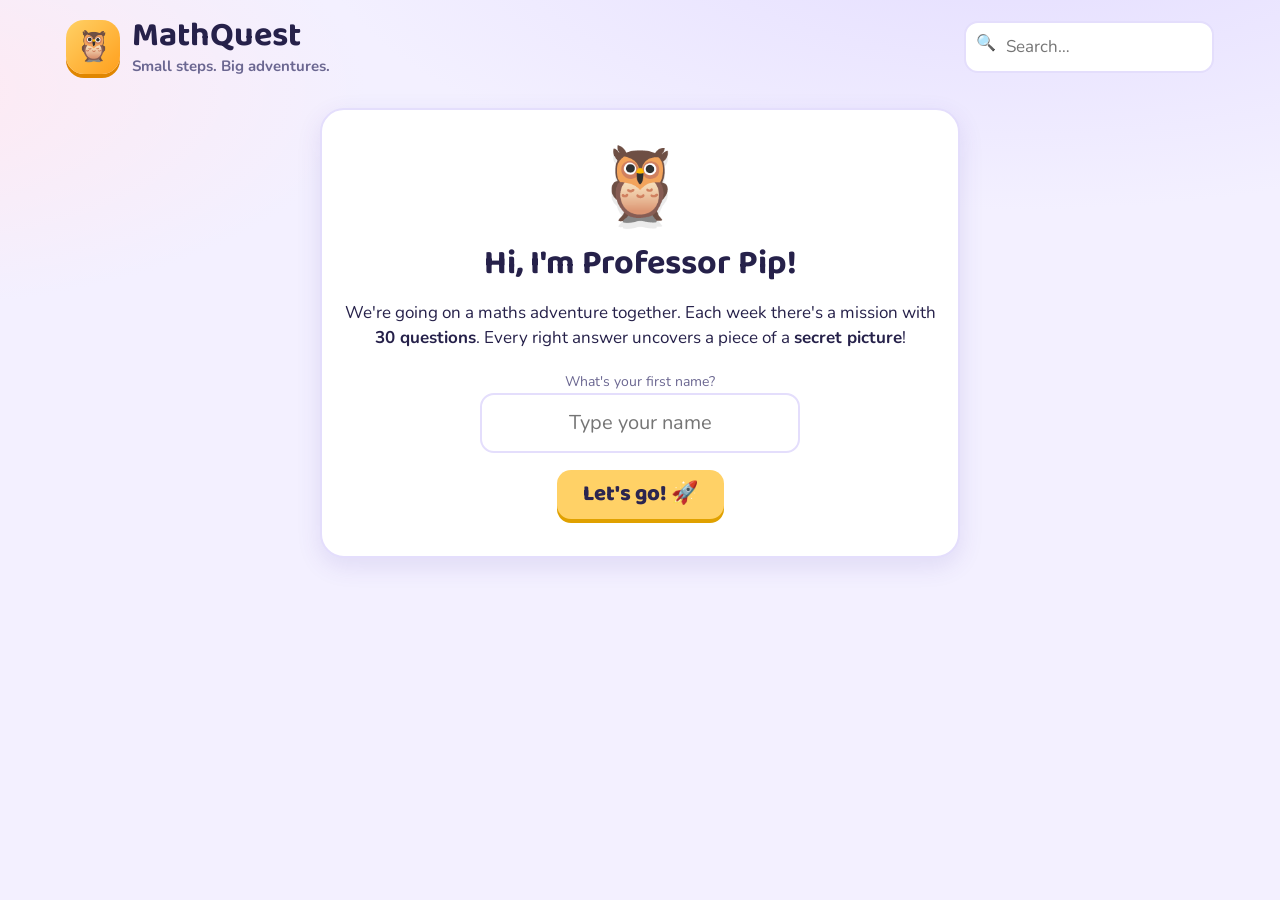
==== commit 168b2d15: "Brighter buttons, question-asking Pip, Ask for help via ntfy, teacher hints with AI-suggested drafts" ====
--- a/index.html
+++ b/index.html
@@ -8,21 +8,21 @@
 <link rel="icon" href="data:image/svg+xml,%3Csvg xmlns='http://www.w3.org/2000/svg' viewBox='0 0 100 100'%3E%3Ctext y='.9em' font-size='90'%3E🦉%3C/text%3E%3C/svg%3E">
 <link rel="preconnect" href="https://fonts.googleapis.com"><link rel="preconnect" href="https://fonts.gstatic.com" crossorigin>
 <link href="https://fonts.googleapis.com/css2?family=Baloo+2:wght@600;800&family=Nunito:wght@500;700;800;900&display=swap" rel="stylesheet">
-<link rel="stylesheet" href="css/style.css">
+<link rel="stylesheet" href="css/style.css?v=6">
 </head>
 <body>
 <div id="app" class="wrap"></div>
 <div id="overlay"></div>
 <div id="confetti" class="confetti" aria-hidden="true"></div>
 <noscript><div class="wrap"><div class="card">MathQuest needs JavaScript turned on to work.</div></div></noscript>
-<script src="js/config.js"></script>
-<script src="js/engine.js"></script>
-<script src="js/gens1.js"></script>
-<script src="js/gens2.js"></script>
-<script src="js/curriculum.js"></script>
-<script src="js/pictures.js"></script>
-<script src="js/jokes.js"></script>
-<script src="js/tracker.js"></script>
-<script src="js/app.js"></script>
+<script src="js/config.js?v=6"></script>
+<script src="js/engine.js?v=6"></script>
+<script src="js/gens1.js?v=6"></script>
+<script src="js/gens2.js?v=6"></script>
+<script src="js/curriculum.js?v=6"></script>
+<script src="js/pictures.js?v=6"></script>
+<script src="js/jokes.js?v=6"></script>
+<script src="js/tracker.js?v=6"></script>
+<script src="js/app.js?v=6"></script>
 </body>
 </html>
--- a/css/style.css
+++ b/css/style.css
@@ -4,10 +4,10 @@
 body{margin:0;background:radial-gradient(1200px 500px at 80% -10%,#e3dcff 0,transparent 60%),radial-gradient(900px 400px at -10% 10%,#ffe9f1 0,transparent 55%),var(--bg);color:var(--ink);font:17px/1.5 "Nunito",system-ui,-apple-system,"Segoe UI",sans-serif;min-height:100vh}
 h1,h2,h3,.fun{font-family:"Baloo 2","Nunito",system-ui,sans-serif;line-height:1.15}
 button,input{font:inherit}
-button{cursor:pointer;border:0;border-radius:14px;padding:11px 18px;font-weight:800;background:var(--purple);color:#fff;box-shadow:0 4px 0 #4c3fc0;transition:transform .08s,box-shadow .08s}
-button:hover{transform:translateY(-1px)}button:active{transform:translateY(3px);box-shadow:0 1px 0 #4c3fc0}
+button{cursor:pointer;border:0;border-radius:14px;padding:11px 18px;font-weight:800;background:#ffd166;color:#2b2550;box-shadow:0 4px 0 #e0a100;transition:transform .08s,box-shadow .08s}
+button:hover{transform:translateY(-1px)}button:active{transform:translateY(3px);box-shadow:0 1px 0 #e0a100}
 button:disabled{opacity:.45;cursor:not-allowed;transform:none}
-button.ghost{background:#ece8ff;color:#4a3db0;box-shadow:0 4px 0 #cfc7f7}
+button.ghost{background:#ece8ff;color:#2b2080;box-shadow:0 4px 0 #cfc7f7}
 button.warn{background:#fff0d6;color:#8a5200;box-shadow:0 4px 0 #f0d49c}
 button.small{padding:7px 12px;font-size:14px;border-radius:11px}
 .wrap{max-width:1180px;margin:0 auto;padding:16px}
@@ -128,3 +128,4 @@
 .mcell{border:2px solid var(--line);border-radius:12px;padding:6px;text-align:center;background:#fff;cursor:pointer;font-weight:800;font-size:13px}
 .mcell.done{background:#d6f7e6;border-color:#8be0b6}.mcell.part{background:#fff3c9;border-color:#ffd46b}.mcell.flag{box-shadow:inset 0 -4px 0 var(--red)}
 .mcell.sel{outline:3px solid var(--purple)}
+
